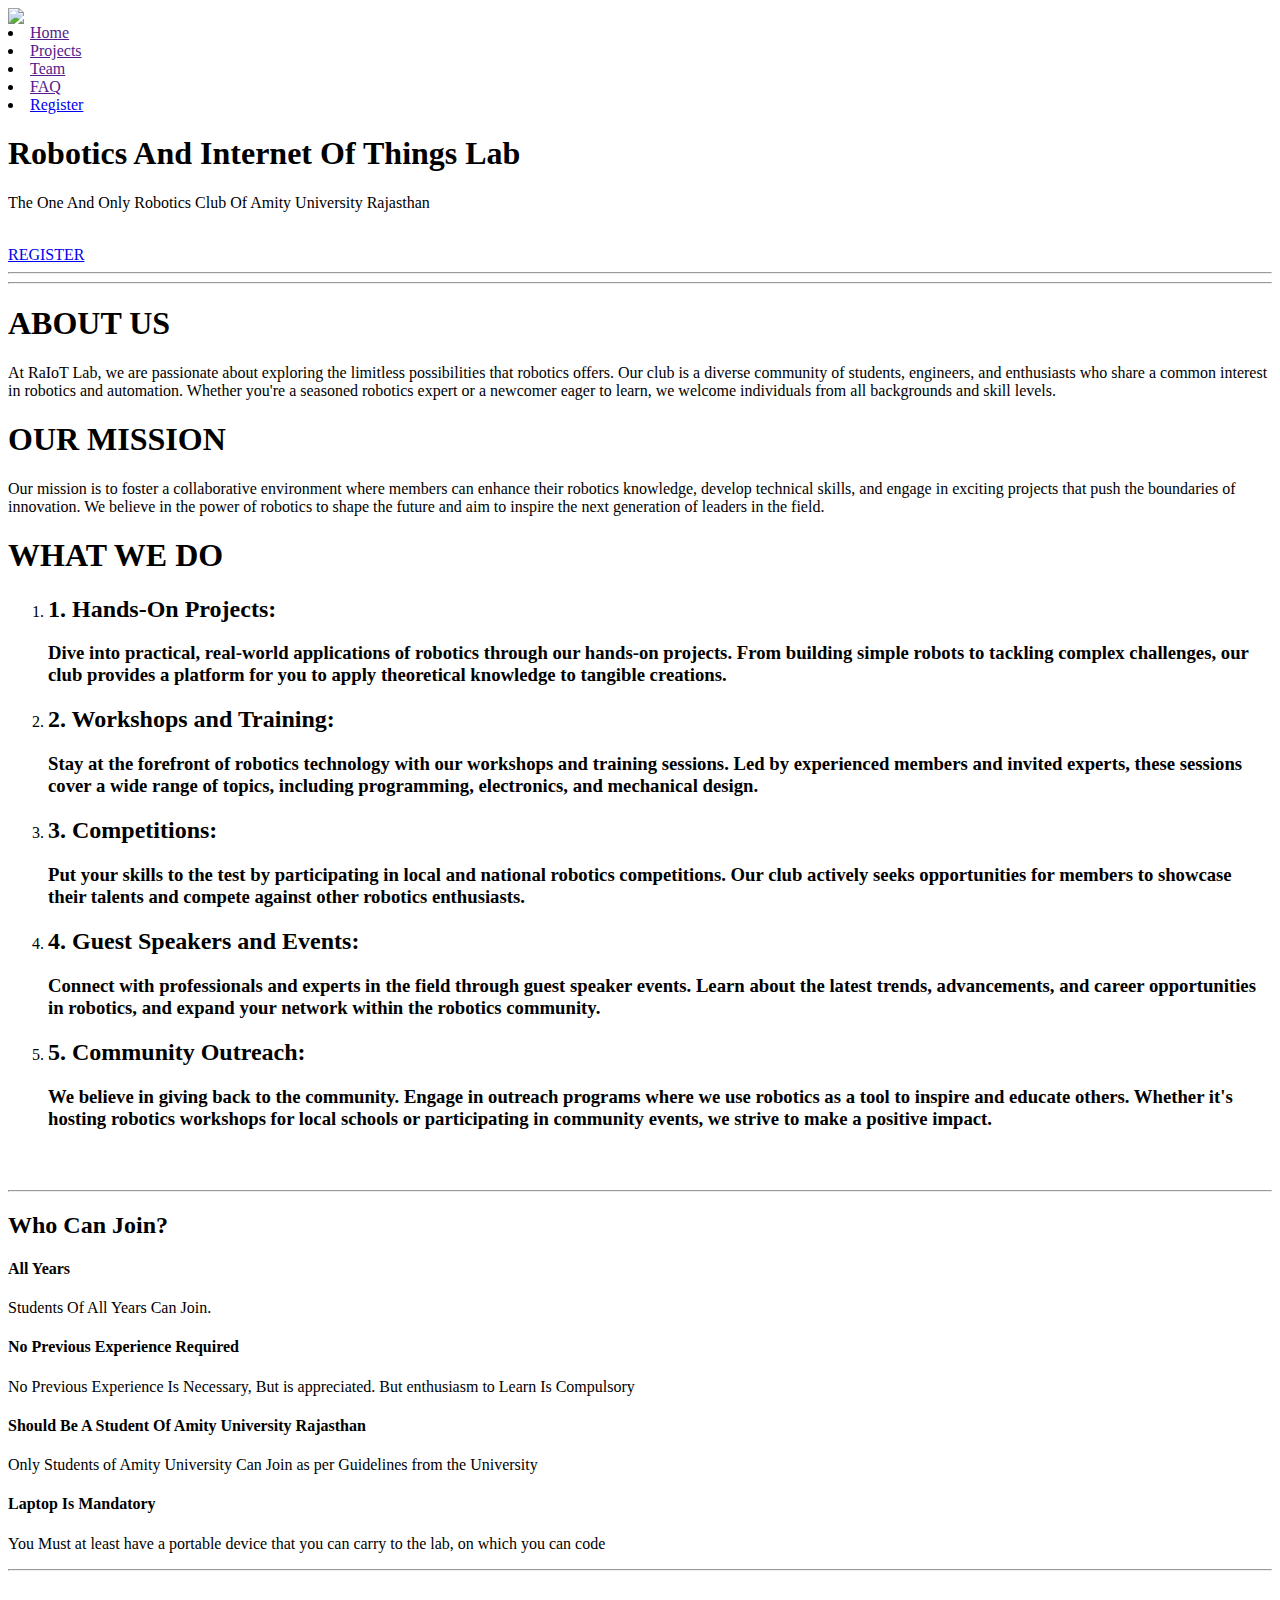
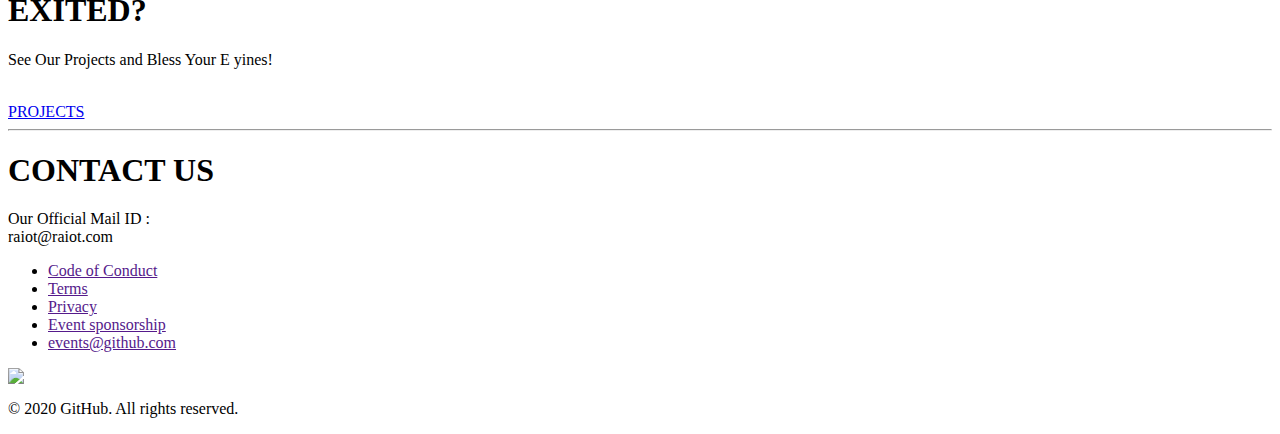
==== index.html @ c09f2a76 "Add files via upload" ====
<html>
<head>
    <link rel="stylesheet" href="asset/style.css">
    <script src="script.js" defer></script>
</head>

<body>
    <header>
        <div><a href="#">
            <img class="logo" src="asset/RAIOT_LOGO.svg">
        </a></div>
        <nav>
            <li class="active"><a href="">Home</a></li>
            <li><a href="">Projects</a></li>
            <li><a href="">Team</a></li>
            <li><a href="">FAQ</a></li>
            <li><a href="https://docs.google.com/forms/d/e/1FAIpQLScQCE6lfPaEEaeEkp2J2ugJs9RxVPe_wxprlN3sx-PhgOxK5g/viewform?usp=sf_link"
                    target="_blank">Register</a></li>
        </nav>
    </header>
    <section class="content">
        <div class="container" class = "top">
            <h1 class="gradient-text">Robotics And Internet Of Things Lab</h1>
            <p>
                The One And Only Robotics Club Of Amity University Rajasthan
            </p>
            <br>
            <a href="https://docs.google.com/forms/d/e/1FAIpQLScQCE6lfPaEEaeEkp2J2ugJs9RxVPe_wxprlN3sx-PhgOxK5g/viewform?usp=sf_link"
                class="button" target="_blank">REGISTER</a>
        </div>
    </section>
    <hr>
    <hr class="gradient">
    <section class="speakers">
        <h1>ABOUT US</h1>
        <section class="about_us_main">
            <p>
                At RaIoT Lab, we are passionate about exploring the limitless possibilities that
                robotics offers. Our club is a diverse community of students, engineers, and enthusiasts who share a
                common
                interest in robotics and automation. Whether you're a seasoned robotics expert or a newcomer eager to
                learn,
                we welcome individuals from all backgrounds and skill levels.
            </p>
        </section>
        <h1>OUR MISSION</h1>
        <p>
            Our mission is to foster a collaborative environment where members can enhance their robotics knowledge,
            develop technical skills, and engage in exciting projects that push the boundaries of innovation. We believe
            in the power of robotics to shape the future and aim to inspire the next generation of leaders in the field.
        </p>
        <h1>WHAT WE DO</h1>
        <section class="what_we_do_list">
            <ol>
                <li>
                    <h2>1. Hands-On Projects:</h2>
                    <h3>
                        Dive into practical, real-world applications of robotics through our hands-on projects. From
                        building simple robots to tackling complex challenges, our club provides a platform for you to
                        apply
                        theoretical knowledge to tangible creations.
                    </h3>
                </li>
                <li>
                    <h2>2. Workshops and Training:</h2>
                    <h3>
                        Stay at the forefront of robotics technology with our workshops and training sessions. Led by
                        experienced members and invited experts, these sessions cover a wide range of topics, including
                        programming, electronics, and mechanical design.
                    </h3>
                </li>
                <li>
                    <h2>3. Competitions:</h2>
                    <h3>
                        Put your skills to the test by participating in local and national robotics competitions. Our
                        club actively seeks opportunities for members to showcase their talents and compete against
                        other robotics enthusiasts.
                    </h3>
                </li>
                <li>
                    <h2>4. Guest Speakers and Events:</h2>
                    <h3>
                        Connect with professionals and experts in the field through guest speaker events. Learn about
                        the latest trends, advancements, and career opportunities in robotics, and expand your network
                        within the robotics community.
                    </h3>
                </li>
                <li>
                    <h2>5. Community Outreach:</h2>
                    <h3>
                        We believe in giving back to the community. Engage in outreach programs where we use robotics as
                        a tool to inspire and educate others. Whether it's hosting robotics workshops for local schools
                        or participating in community events, we strive to make a positive impact.
                    </h3>
                </li>
            </ol>
        </section>
    </section>
    <section class="attends">
        <hr class="gradient" style="margin-top: 60px;">
        <h2>Who Can Join?</h2>

        <h4 class="text-gradient-purple">All Years</h4>
        <p>Students Of All Years Can Join.</p>

        <h4 class="text-gradient-purple">No Previous Experience Required</h4>
        <p>No Previous Experience Is Necessary, But is appreciated. But enthusiasm to Learn Is Compulsory</p>

        <h4 class="text-gradient-purple">Should Be A Student Of Amity University Rajasthan</h4>
        <p>Only Students of Amity University Can Join as per Guidelines from the University</p>

        <h4 class="text-gradient-purple">Laptop Is Mandatory</h4>
        <p>You Must at least have a portable device that you can carry to the lab, on which you can code</p>
    </section>
    <hr class="gradient">
    <section class="subscribe">
        <h1>EXITED?</h1>
        <p>
        See Our Projects and Bless Your E yines!
        </p>
        <br>
        <a href="#projects" class="button" target="_blank">
            <span>PROJECTS</span>
        </a>
    </section>
    <hr class="gradient">
    <section class="contact">
        <h1>CONTACT US</h1>
        </P><p>Our Official Mail ID :<br> raiot@raiot.com</p>
    </section>
    <footer>
        <ul class="linear-list">
            <li>
                <a href="">Code of Conduct</a>
            </li>
            <li>
                <a href="">Terms</a>
            </li>
            <li>
                <a href="">Privacy</a>
            </li>
            <li>
                <a href="">Event sponsorship</a>
            </li>
            <li>
                <a href="">events@github.com</a>
            </li>
        </ul>
        <a href="">
            <img class="logo" src="asset/GitHub-invertocat.svg">
        </a>
        <p class="copyright">© 2020 GitHub. All rights reserved.</p>
    </footer>
</body>

</html>
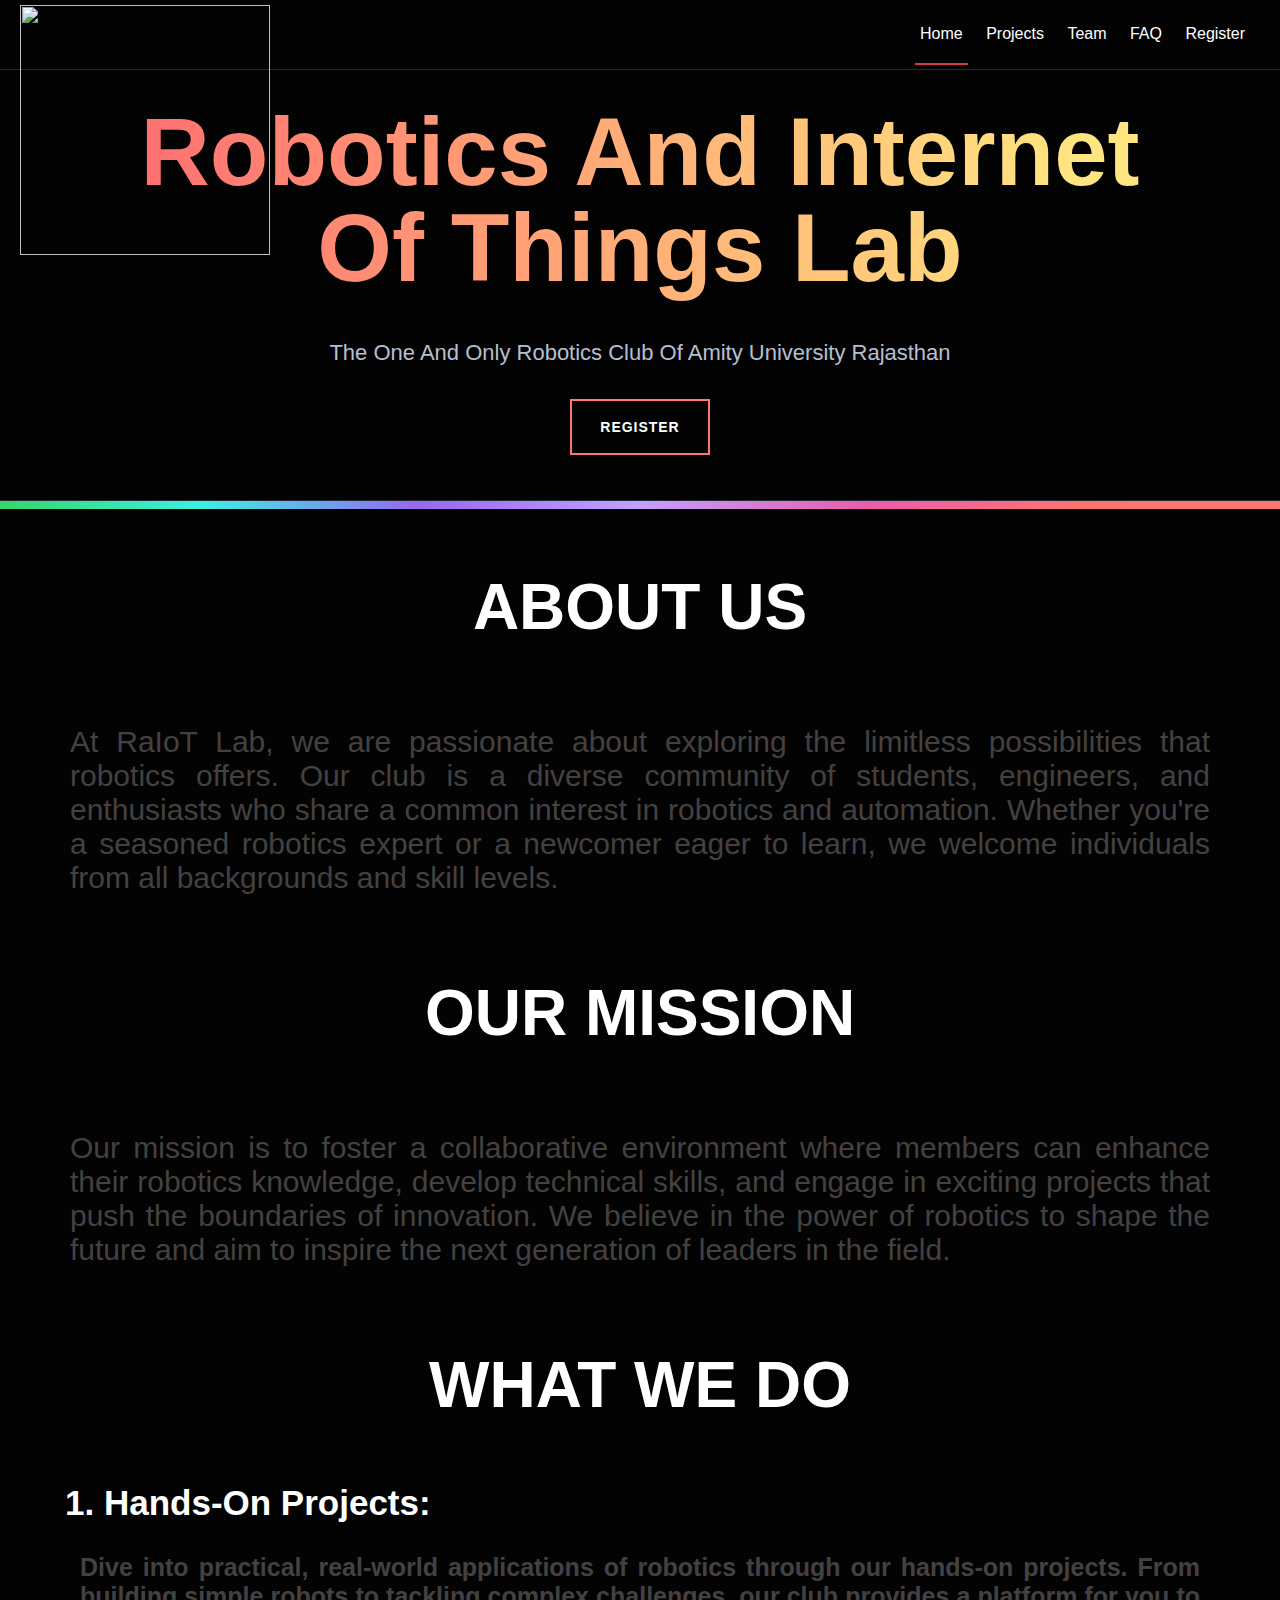
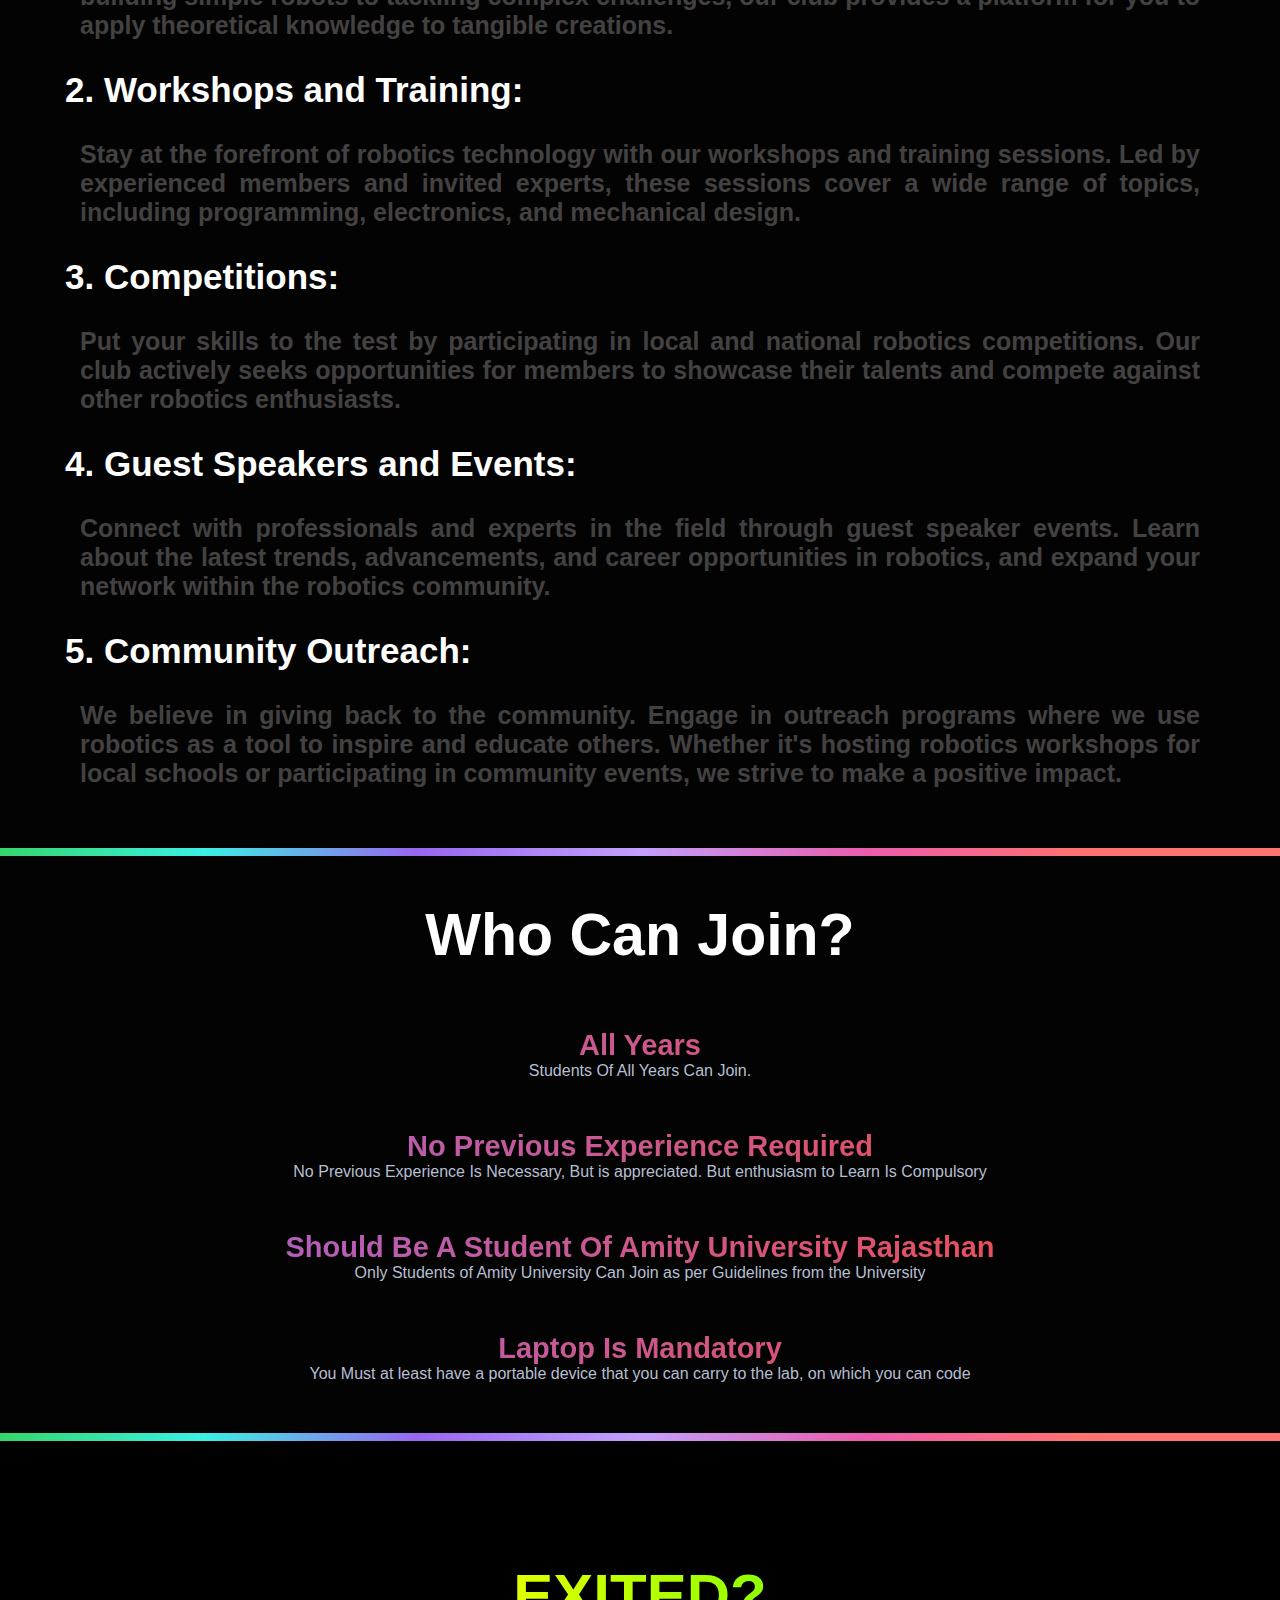
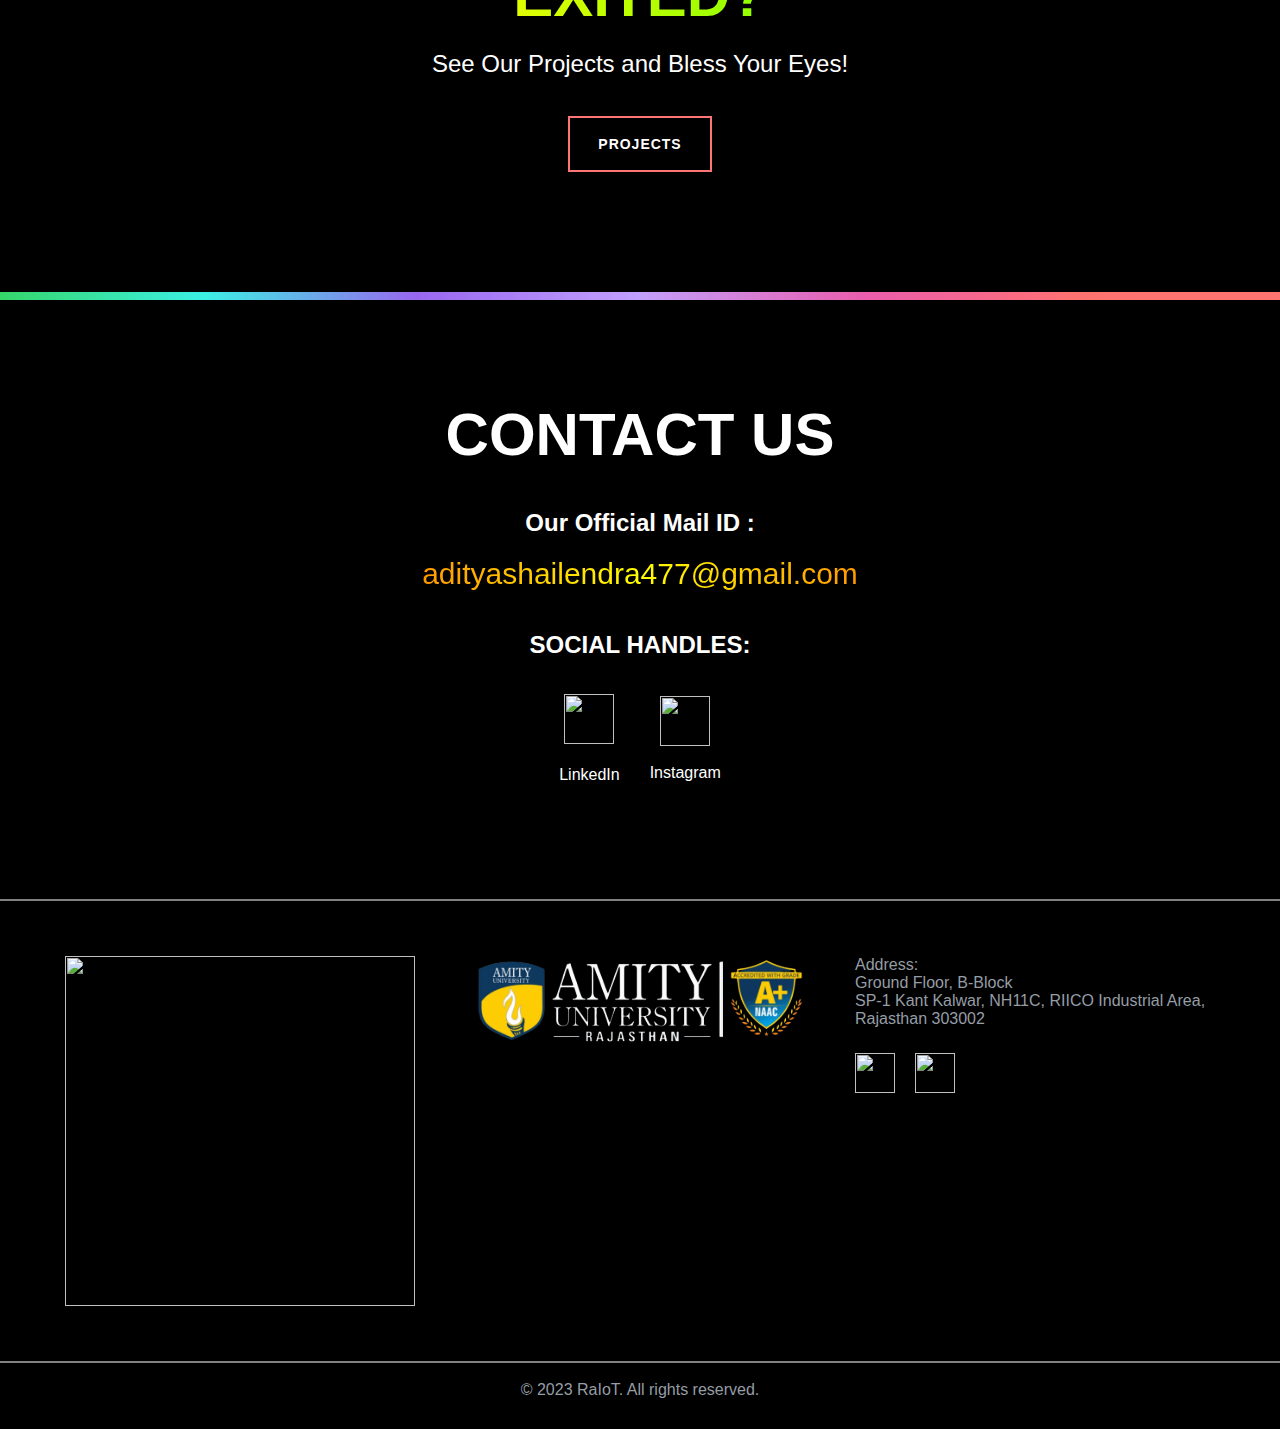
==== commit 7ae550f2: "Add files via upload" ====
--- a/index.html
+++ b/index.html
@@ -1,4 +1,5 @@
 <html>
+
 <head>
     <link rel="stylesheet" href="asset/style.css">
     <script src="script.js" defer></script>
@@ -7,19 +8,19 @@
 <body>
     <header>
         <div><a href="#">
-            <img class="logo" src="asset/RAIOT_LOGO.svg">
-        </a></div>
+                <img class="logo" src="asset/RAIOT_LOGO.svg">
+            </a></div>
         <nav>
             <li class="active"><a href="">Home</a></li>
-            <li><a href="">Projects</a></li>
-            <li><a href="">Team</a></li>
+            <li><a href="project.html">Projects</a></li>
+            <li><a href="team.html">Team</a></li>
             <li><a href="">FAQ</a></li>
             <li><a href="https://docs.google.com/forms/d/e/1FAIpQLScQCE6lfPaEEaeEkp2J2ugJs9RxVPe_wxprlN3sx-PhgOxK5g/viewform?usp=sf_link"
                     target="_blank">Register</a></li>
         </nav>
     </header>
     <section class="content">
-        <div class="container" class = "top">
+        <div class="container" class="top">
             <h1 class="gradient-text">Robotics And Internet Of Things Lab</h1>
             <p>
                 The One And Only Robotics Club Of Amity University Rajasthan
@@ -116,7 +117,7 @@
     <section class="subscribe">
         <h1>EXITED?</h1>
         <p>
-        See Our Projects and Bless Your E yines!
+            See Our Projects and Bless Your Eyes!
         </p>
         <br>
         <a href="#projects" class="button" target="_blank">
@@ -126,30 +127,67 @@
     <hr class="gradient">
     <section class="contact">
         <h1>CONTACT US</h1>
-        </P><p>Our Official Mail ID :<br> raiot@raiot.com</p>
-    </section>
-    <footer>
-        <ul class="linear-list">
+        <h2>Our Official Mail ID :</h2>
+        <p>
+            <a href="mailto:adityashailendra477@gmail.com">adityashailendra477@gmail.com</a>
+        </p>
+        <h2>SOCIAL HANDLES:</h2>
+        <ul>
+            <section class="logo-1">
             <li>
-                <a href="">Code of Conduct</a>
+                <a href="https://www.linkedin.com/in/adityarajsingh007/" target="_blank"><img
+                        src="asset/linkedin.svg"><br><br>LinkedIn</a>
             </li>
+        </section>
             <li>
-                <a href="">Terms</a>
-            </li>
-            <li>
-                <a href="">Privacy</a>
-            </li>
-            <li>
-                <a href="">Event sponsorship</a>
-            </li>
-            <li>
-                <a href="">events@github.com</a>
+                <section class="logo-2">
+                <a href="https://www.instagram.com/" target="_blank"><img src="asset/instagram.svg"><br><br>Instagram</a>
+            </section>
             </li>
         </ul>
-        <a href="">
-            <img class="logo" src="asset/GitHub-invertocat.svg">
-        </a>
-        <p class="copyright">© 2020 GitHub. All rights reserved.</p>
+    </section>
+    <footer class="footer">
+        <hr style="border-style: solid; border-width: 1px; border-color: grey;">
+        <div class="flex-container">
+            <div class="column">
+                <section class="col1">
+                    <img src="asset/RAIOT_LOGO.svg">
+                </section>
+            </div>
+            <div class="column">
+                <section class="col2">
+                    <img src="asset/Amity-logo.svg">
+                </section>
+            </div>
+            <div class="column">
+                <section class="col3">
+                    <p>Address:
+                        <br>
+                        Ground Floor, B-Block
+                        <br>
+                        SP-1 Kant Kalwar, NH11C, RIICO Industrial Area, Rajasthan 303002
+                    </p>
+                    <section class="footer-logos">
+                        <ul>
+                            <li>
+                                <section class="logo-1">
+                                    <a href="https://www.linkedin.com/company/raiot-labs-amity-university-rajasthan/mycompany/"
+                                        target="_blank"><img src="asset/linkedin.svg"></a>
+                                </section>
+                            </li>
+                            <li>
+                                <section class="logo-2">
+                                    <a href="https://www.instagram.com/" target="_blank"><img
+                                            src="asset/instagram.svg"></a>
+                                </section>
+                            </li>
+                        </ul>
+                    </section>
+                </section>
+            </div>
+        </div>
+        <hr style="border-style: solid; border-width: 1px; border-color: grey;">
+        <p class="copyright"><br>© 2023 RaIoT. All rights reserved.</p>
     </footer>
 </body>
 
--- a/asset/style.css
+++ b/asset/style.css
@@ -0,0 +1,682 @@
+@import url("https://fonts.googleapis.com/css?family=Open+Sans");
+
+* {
+    padding: 0;
+    margin: 0;
+}
+*, *:before, *:after {
+    box-sizing: border-box;
+}
+body {
+    background: #000;
+    color: white;
+    font-family: "Open Sans";
+}
+img {
+    border: 0px;
+}
+li {
+    list-style: none;
+}
+a {
+    text-decoration: none;
+    cursor: pointer;
+    color: inherit;
+}
+a.underline {
+    padding-bottom: 4px;
+    color: white;
+    border-bottom: 2px solid white;
+}
+.gradient-subtext {
+    background: -webkit-linear-gradient(270.97deg, #FFE580 -21.36%, #FF7571 -2.45%, #EA5DAD 26.84%, #C2A0FD 64.15%, #3BF0E4 108.29%, #B2F4B6 159.03%);
+    -webkit-background-clip: text;
+    -webkit-text-fill-color: transparent;
+}
+.gradient-text {
+    /* background: -webkit-linear-gradient(270.97deg, #FFE580 -21.36%, #FF7571 -2.45%, #EA5DAD 26.84%, #C2A0FD 64.15%, #3BF0E4 108.29%, #B2F4B6 159.03%); */
+    background: linear-gradient(267.91deg, #FFE57F 9.35%, #FF7170 96.48%);
+    -webkit-background-clip: text;
+    -webkit-text-fill-color: transparent;
+}
+.text-gradient-purple {
+    background: linear-gradient(87.54deg, #9867F0 -6.8%, #ED4E50 84.14%);
+    -webkit-background-clip: text;
+    -webkit-text-fill-color: transparent;
+}
+.button {
+    font-family: "alliance", mono, sans-serif;
+    position: relative;
+    z-index: 1;
+    display: inline-flex;
+    align-items: center;
+    justify-content: center;
+    text-transform: none;
+    font-weight: 600;
+    font-size: 14px;
+    padding: 4px 28px;
+    height: 56px;
+    border-radius: 0;
+    overflow: hidden;
+    background: transparent;
+    letter-spacing: 0.07em;
+    text-transform: uppercase;
+    font-feature-settings: 'salt' on, 'ss01' on, 'ss02' on;
+    color: #fff;
+    border: 2px solid #FF7571;
+    box-shadow: 0 0 0 0 rgb(0,0,255);
+    transition: all 150ms ease-in-out;
+
+}
+.button:hover {
+    background: linear-gradient(269.16deg, #FFE580 -15.83%, #FF7571 -4.97%, #FF7270 15.69%, #EA5DAD 32.43%, #C2A0FD 50.09%, #9867F0 67.47%, #3BF0E4 84.13%, #33CE43 105.13%, #B2F4B6 123.24%);
+    background-position: 58% 50%;
+    background-size: 500%;
+    color: black;
+    box-shadow: 0 0 10px 0 #FF7270 inset, 0 0 10px 4px #FF7270;
+}
+section.updates {
+    text-align: center;
+    display: inline-block;
+    width: 100%;
+    height: auto;
+    border-top: 1px solid rgba(66,82,109,0.5);
+    border-bottom: 1px solid rgba(66,82,109,0.5);
+    padding-top: 45px;
+    padding-bottom: 45px;
+    color: #B5BFD2;
+}
+section.updates p.signup-text {
+    font-size: 20px;
+}
+section.updates p.follow-text {
+    margin-top: 35px;
+}
+footer {
+    text-align: center;
+    display: inline-block;
+    width: 100%;
+    height: auto;
+    color: #959da5;
+}
+footer ul {
+    width: 100%;
+    float: left;
+    margin-top: 25px;
+    margin-bottom: 25px;
+}
+footer .logo {
+    width: 45px;
+    margin-bottom: 10px;
+}
+footer .copyright {
+    width: 100%;
+    display: inline-block;
+    margin-bottom: 30px;
+}
+ul.linear-list {
+
+}
+ul.linear-list li {
+    display: inline-block;
+    padding: 10px;
+}
+header {
+    display: inline-block;
+    width: 100%;
+    height: 70px;
+    background: #040303;
+    border-bottom: 1px solid rgba(66,82,109,0.5);
+    padding-top: 5px;
+    padding-bottom: 5px;
+    z-index: 1000;
+    position: fixed;
+}
+.top {
+    --offset: 50px; 
+  
+    position: sticky;
+    bottom: 20px;      
+    margin-right: 10px; 
+    place-self: end;
+    margin-top: calc(100vh + var(--offset));
+  
+    /* visual styling */
+    text-decoration: none;
+    padding: 10px;
+    font-family: sans-serif;
+    color: #fff;
+    background: #000;
+    border-radius: 100px;
+    white-space: nowrap;
+  }
+header nav {
+    float: right;
+    margin-right: 30px;
+}
+header nav li {
+    display: inline-block;
+    margin-left: 9px;
+    padding-right: 5px;
+    padding-left: 5px;
+    padding-top: 20px;
+    padding-bottom: 20px;
+}
+header nav li.active {
+    border-bottom: 2px solid #d73a49;
+    /* border-bottom: 2px solid #FFE57F;  */
+}
+section.blog {
+    width: 100%;
+    float: left;
+}
+section.blog .subtitle {
+    color: #FFE57F;
+}
+section.blog h1 {
+    font-size: 45px;
+    color: #FFE57F;
+    margin-bottom: 15px;
+}
+section.blog p {
+    text-align: justify;
+    line-height: 30px;
+    padding-top: 8px;
+    padding-bottom: 15px;
+}
+section.blog .author {
+    float: left;
+    margin-left: 20px;
+    margin-bottom: 35px;
+}
+section.blog .time {
+    color: #B5BFD2;
+}
+section.blog .author .details {
+    float: left;
+    margin-left: 15px;
+}
+section.blog .author h5 {
+    width: 100%;
+    margin-top: 5px;
+    font-size: 19px;
+    margin-bottom: 5px;
+}
+section.blog .author span {
+    width: 100%;
+}
+section.blog .author img {
+    float: left;
+    width: 70px;
+    border-radius: 50%;
+}
+header .logo {
+    width: 250px;
+    float: left;
+    margin-right: 15px;
+    margin-top: 8px;
+    margin-left: 25px;
+    animation: bounceIn 0.6s;
+    transform: rotate(0deg) scale(1) translateZ(0);
+    transition: all 0.4s cubic-bezier(.8,1.8,.75,.75);
+    cursor: pointer;
+}
+@keyframes bounceIn {
+    0% {
+      opacity: 1;
+      transform: scale(.3);
+    } 
+  
+    50% {
+      opacity: 1;
+      transform: scale(1.05);
+    } 
+  
+    70% {
+      opacity: 1;
+      transform: scale(.9);
+    }
+  
+    100% {
+      opacity: 1;
+      transform: scale(1);
+    }
+  }
+  
+header .time {
+    float: left;
+    line-height: 60px;
+    color: #B5BFD2;
+}
+header .countdown-time {
+    float: left;
+    line-height: 60px;
+    margin-left: 15px;
+}
+section.sponsors {
+    display: inline-block;
+    text-align: center;
+    width: 100%;
+    height: auto;
+    background-color: #040303;
+    /* border-top: 1px solid rgba(66,82,109,0.5); */
+}
+section.speakers {
+    text-align: center;
+    display: inline-block;
+    width: 100%;
+    height: auto;
+    background-color: #040303;
+}
+section.attends {
+    text-align: center;
+    display: inline-block;
+    width: 100%;
+    height: auto;
+    background-color: #040303;
+    background-image: url('shape-bl.webp');
+    background-position: bottom/left;
+    background-attachment: cover;
+    background-repeat: no-repeat;
+}
+section.attends h2 {
+    font-size: 59px;
+    margin-bottom: 60px;
+    margin-top: 45px;
+}
+section.attends h4 {
+    font-size: 29px;
+}
+section.attends p {
+    color: #B5BFD2;
+    margin-bottom: 50px;
+}
+section.content-small {
+    height: auto !important;
+}
+section.content-small h1 {
+    margin-top: 0px !important;
+}
+section.content {
+    text-align: center;
+    display: inline-block;
+    width: 100%;
+    height: 500px;
+    background-color: #040303;
+    background-image: url('pattern-light.svg');
+    background-position: center;
+    background-attachment: cover;
+    background-repeat: no-repeat;
+}
+section.sponsors h4 {
+    font-size: 36px;
+    line-height: 96px;
+}
+section.content h1 {
+    font-size: 96px;
+    line-height: 96px;
+    margin-top: 45px;
+    margin-bottom: 30px;
+    padding: 14px;
+}
+section.content p {
+    margin-bottom: 15px;
+    color: #B5BFD2;
+    font-size: 22px;
+}
+.container {
+    width: 90%;
+    padding: 45px;
+    margin: auto;
+}
+ul.sponsor-list {
+    float: left;
+    width: 100%;
+    margin-top: 15px;
+    margin-bottom: 25px;
+}
+ul.sponsor-list li {
+    width: 25%;
+    float: left;
+    margin-bottom: 15px;
+    width: calc(25% - 16px);
+}
+ul.sponsor-list li img {
+    text-align: center;
+    vertical-align: middle;
+    /* max-width: 150px; */
+    /* max-height: 40px; */
+    width: auto;
+    max-width: 70%;
+    max-height: 80px;
+}
+ul.sponsor-list li a {
+    display: flex;
+    align-items: center;
+    justify-content: center;
+    width: 100%;
+    height: 128px;
+    position: relative;
+    z-index: 1;
+    overflow: hidden;
+    transition: opacity .3s ease-in-out;
+}
+hr.gradient {
+    background: linear-gradient(269.16deg, #FFE580 -15.83%, #FF7571 -4.97%, #FF7270 15.69%, #EA5DAD 32.43%, #C2A0FD 50.09%, #9867F0 67.47%, #3BF0E4 84.13%, #33CE43 105.13%, #B2F4B6 123.24%);
+    height: 8px;
+}
+hr {
+    background: rgba(66,82,109,0.5);
+    height: 1px;
+    border: none;
+}
+section.subscribe {
+    text-align: center;
+    display: inline-block;
+    width: 100%;
+    height: auto;
+    z-index: 1;
+    background: url(cta-bg.png) center/100% auto no-repeat;
+    padding: 120px 0;
+}
+section.subscribe p {
+    width: 100%;
+    font-size: 24px;
+    margin-bottom: 20px;
+}
+ul.blog-utilites {
+    float: right;
+}
+ul.blog-utilites li {
+    display: inline-block;
+    text-align: center;
+    margin-left: 7px;
+    margin-right: 7px;
+}
+a.go-back {
+
+}
+a.go-back svg {
+    float: left;
+}
+a.go-back span {
+    float: left;
+    line-height: 24px;
+    margin-left: 10px;
+}
+.clear {
+    clear: both;
+}
+section.faq {
+    text-align: center;
+    width: 100%;
+    height: auto;
+}
+section.faq h1 {
+    font-size: 43px;
+    margin-bottom: 39px;
+}
+ul.faq-question {
+
+}
+ul.faq-question li {
+
+}
+ul.faq-question svg {
+    float: right;
+    cursor: pointer;
+    margin-top: -35px;
+    fill: white;
+    transition: transform .6s ease;
+}
+ul.faq-question h2.faq-title {
+    text-align: left;
+    font-size: 30px;
+    margin-bottom: 15px;
+}
+ul.faq-question .faq-content {
+    text-align: left;
+    margin-left: 0px;
+    font-weight: 500;
+    margin-bottom: 26px;
+    color: #959da5;
+}
+ul.speaker-list {
+    width: 100%;
+    float: left;
+    margin-bottom: 19px;
+}
+ul.speaker-list li {
+    width: 100%;
+    height: auto;
+    /* float: left; */
+    display: inline-block;
+    padding-top: 30px;
+    padding-bottom: 35px;
+    border-bottom: 1px solid rgba(66,82,109,0.5);
+}
+ul.speaker-list li img {
+    width: 110px;
+    border-radius: 50%;
+    /* border: 3px solid #FFE57F; */
+    border: 3px solid #FF7170;
+}
+ul.speaker-list li h3 {
+    text-align: center;
+    width: 100%;
+    padding-left: 15%;
+    padding-right: 15%;
+    font-size: 25px;
+    color: white;
+    margin-bottom: 4px;
+}
+ul.speaker-list li h4 {
+    font-size: 23px;
+    color: white;
+}
+ul.speaker-list li h5 {
+    font-size: 20px;
+    color: #B5BFD2;
+}
+section.speakers h1 {
+    font-size: 64px;
+    line-height: 96px;
+    margin-top: 50px;
+    margin-bottom: 50px;
+}
+section.profile {
+    float: left;
+    width: 100%;
+    height: auto;
+    margin-bottom: 45px;
+}
+section.profile .avatar {
+    float: left;
+    width: 250px;
+    border-radius: 10px;
+}
+section.profile .details {
+    width: calc(100% - 275px);
+    margin-left: 25px;
+    float: left;
+}
+section.profile h1 {
+    font-size: 54px;
+    margin-bottom: 8px;
+}
+section.profile h2 {
+    color: #B5BFD2;
+    margin-bottom: 25px;
+}
+section.profile .social {
+    margin-top: 25px;
+}
+section.profile .social svg {
+    height: 24px;
+    fill: currentColor;
+    margin-right: 25px;
+}
+section.speakers p {
+    color: #434141;
+    font-size: 30px;
+    text-align: justify;
+    margin: 70px;
+    transition: color 1s ease;
+}
+section.speakers p:hover {
+    color: #b2eeea;
+    transform: scale(1.05);
+}
+header img.logo {
+    margin: auto;
+    margin-left: 20px;
+}
+section.what_we_do_list {
+    margin-left: 25px;
+    margin-right: 25px;
+}
+section.what_we_do_list h2 {
+    margin: auto;
+    margin-top: 30px ;
+    margin-bottom: 30px;
+    margin-left: 40px;
+    text-align: left;
+    font-size: 35px;
+}
+section.what_we_do_list h3 {
+    padding: auto;
+    margin-left: 55px;
+    text-align: justify;
+    font-size: 25px;
+    color: #434141;
+    margin-right: 55px;
+    transition: color 1s ease;
+}
+section.what_we_do_list h3:hover {
+    color: #b2eeea;
+    transform: scale(1.05);
+}
+html,
+body {
+	scroll-behavior: smooth;
+}
+section.subscribe h1 {
+    font-size: 60px;
+    background: #00FF00;
+    background: linear-gradient(to left, #00FF00 5%, #e1ff00 60%);
+    -webkit-background-clip: text;
+    -webkit-text-fill-color: transparent;
+    margin-bottom: 20px;
+}
+section.contact {
+    margin: 100px;
+    position: relative;
+    text-align: center;
+    padding: auto;
+}
+section.contact h1 {
+    font-size: 60px;
+}
+section.contact h2 {
+    margin: 40px;
+    margin-bottom: 20px;
+}
+section.contact p {
+    font-size: 30px;
+    background: #FF0000;
+background: linear-gradient(to left, #FF0000 0%, #ffff00 50%, #FF0000 100%);
+-webkit-background-clip: text;
+-webkit-text-fill-color: transparent;
+}
+section.contact img {
+    width: 50px;
+    transition: 0.6s ease;
+}
+section.contact a :hover {
+    transform: scale(1.1);
+}
+section.contact ul {
+    justify-content: center;
+    align-items: center;
+    list-style: none;
+    display: flex;
+}
+section.contact li {
+    margin: 15px;
+}
+.flex-container {
+    display: flex;
+    margin: 40px;
+  }
+.column {
+    flex: 1;
+    box-sizing: border-box;
+    padding: 15px;
+  }
+section.col1 img {
+    width: 350px;
+}
+section.col2 img {
+    width: 350px;
+}
+section.col3 p {
+    text-align: left;
+}
+body {
+    background-color: black;
+    font-family: 'Poppins', sans-serif;
+}
+
+.card {
+    margin-bottom: 0px;
+    background: rgb(0,206,255);
+    background: linear-gradient(45deg, rgba(0,206,255,1) 0%, rgba(0,181,255,1) 5%, black 66%, rgba(0,164,255,1) 95%, rgba(0,206,255,1) 100%);
+    transition: transform .2s;
+    border-style: solid;
+    border-width: 1px;
+    border-color: black;
+    text-align: center;
+}
+
+.card:hover {
+    transform: scale(1.07);
+}
+
+.header {
+height: auto;
+}
+
+.header hr {
+    border-style: solid;
+    border-width: 2px;
+    border-color: aqua;
+    margin: 50px;
+}
+
+.card img {
+    border-style: solid;
+    border-color: gold;
+    border-width: 2px;
+    object-fit: cover;
+    object-position: top;
+}
+
+.chiefpatrons h1 {
+    color: white;
+}
+section.footer-logos img {
+    width: 40px;
+    transition: transform 0.3s ease;
+}
+section.logo-1 :hover img  {
+    transform: scale(1.2);
+}
+section.logo-2 :hover img  {
+    transform: scale(1.2);
+}
+section.footer-logos ul {
+    display: flex;
+}
+section.footer-logos li {
+    margin-right: 20px;
+} 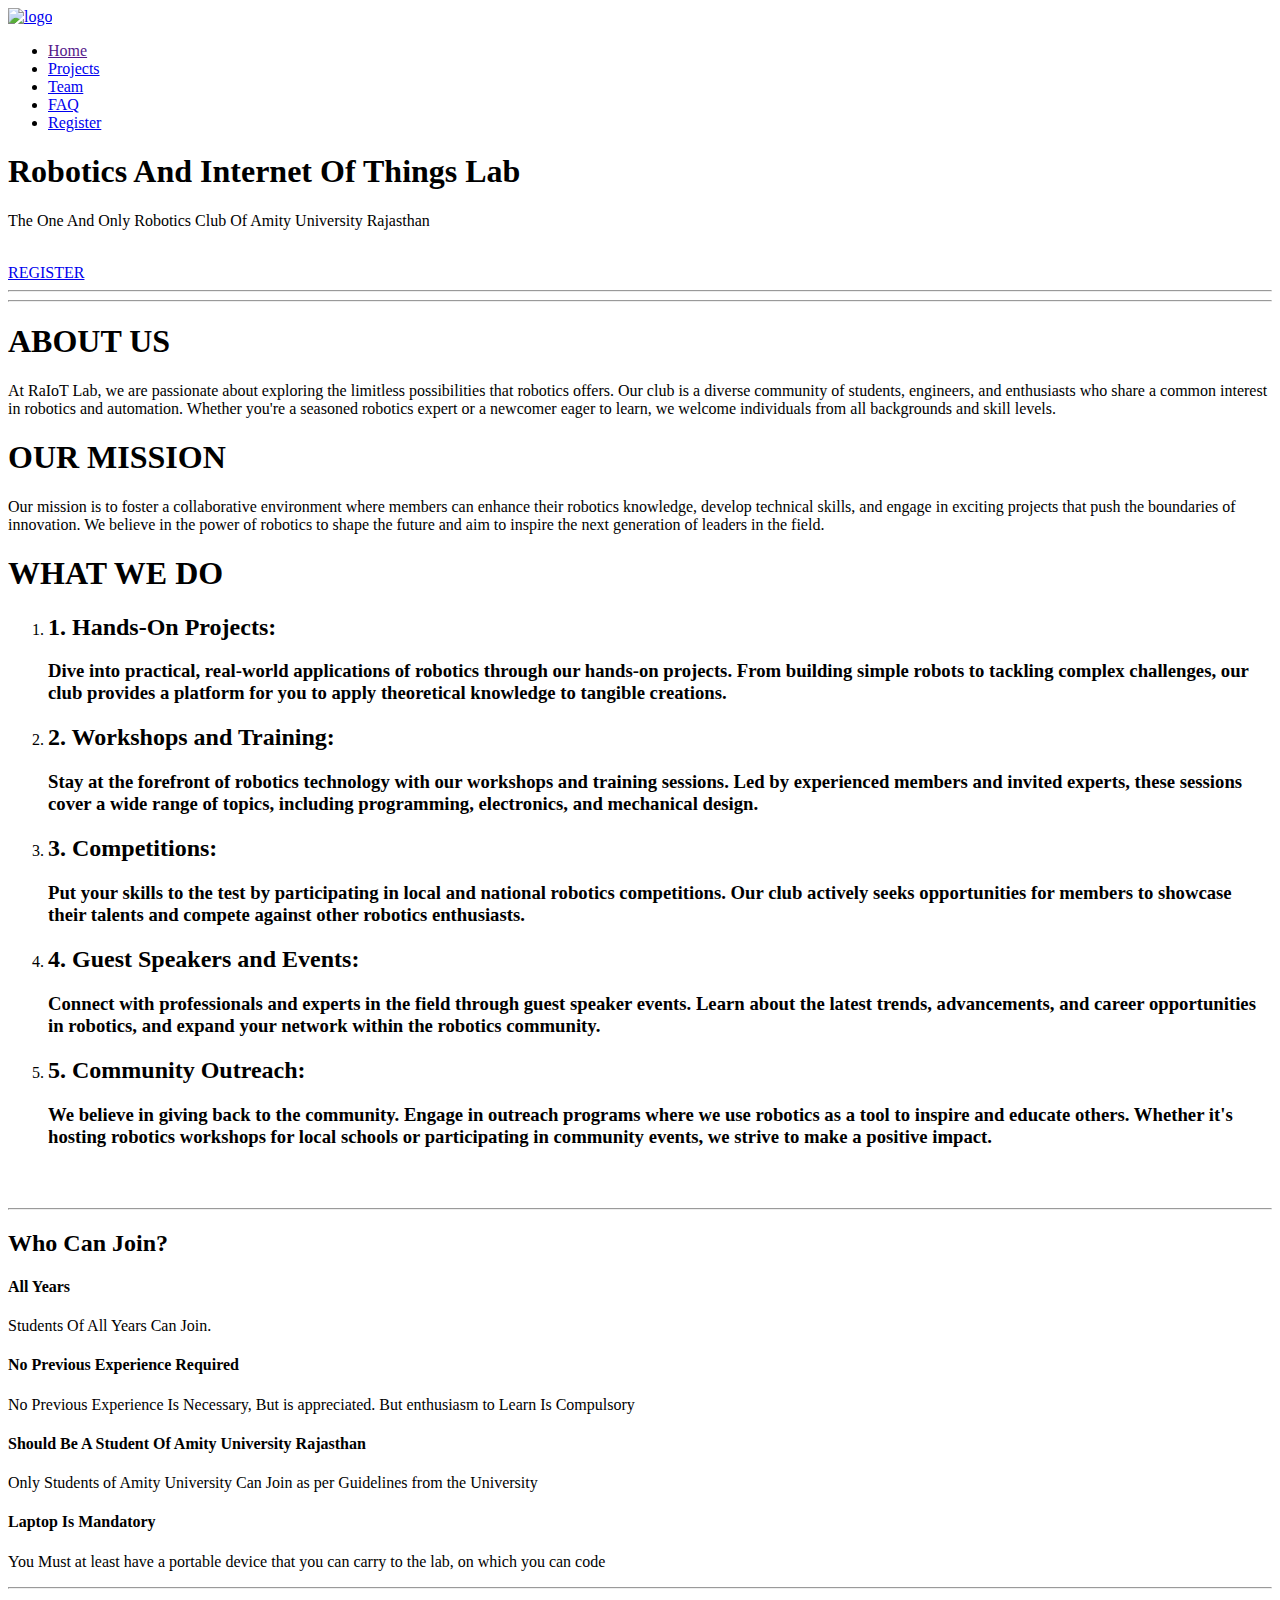
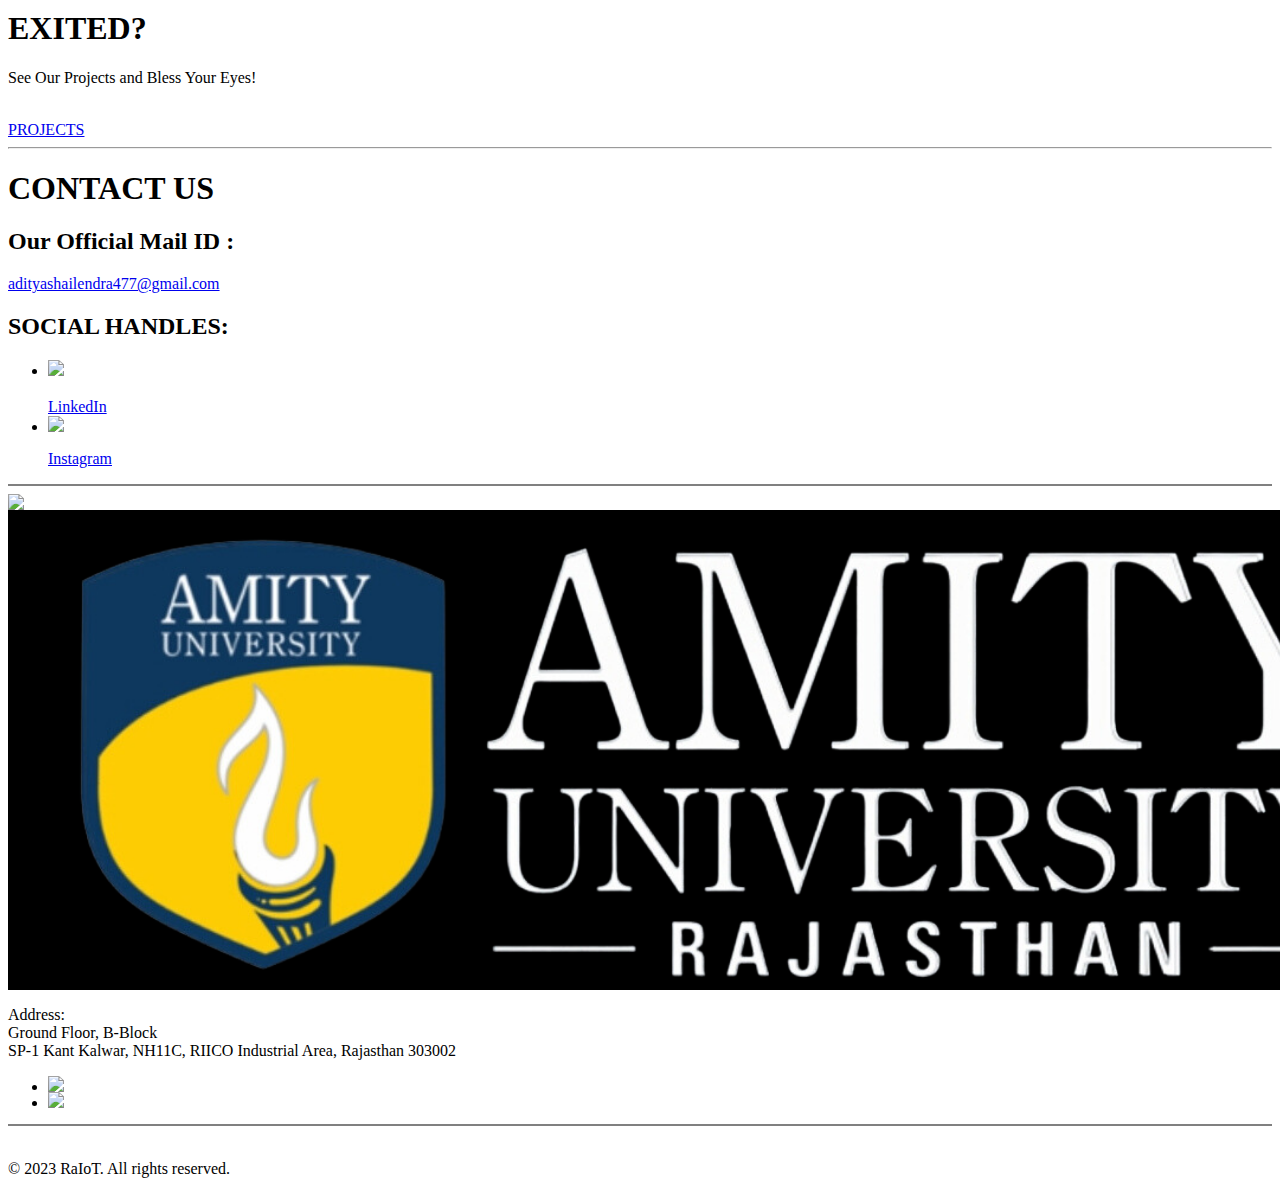
==== commit 33e8a0fa: "Optimization" ====
--- a/index.html
+++ b/index.html
@@ -1,22 +1,27 @@
-<html>
+<html lang="en">
 
 <head>
-    <link rel="stylesheet" href="asset/style.css">
+    <meta charset="utf-8">
+    <meta name="viewport" content="width=device-width, initial-scale=1.0">
+    <link rel="stylesheet" href="asset/mobile_style.css">
     <script src="script.js" defer></script>
+    <title>RaIoT Labs</title>
 </head>
 
 <body>
     <header>
         <div><a href="#">
-                <img class="logo" src="asset/RAIOT_LOGO.svg">
+                <img class="logo" src="asset/RAIOT_LOGO.svg" alt="logo">
             </a></div>
         <nav>
-            <li class="active"><a href="">Home</a></li>
-            <li><a href="project.html">Projects</a></li>
-            <li><a href="team.html">Team</a></li>
-            <li><a href="">FAQ</a></li>
-            <li><a href="https://docs.google.com/forms/d/e/1FAIpQLScQCE6lfPaEEaeEkp2J2ugJs9RxVPe_wxprlN3sx-PhgOxK5g/viewform?usp=sf_link"
-                    target="_blank">Register</a></li>
+            <ul>
+                <li class="active"><a href="">Home</a></li>
+                <li><a href="index.html">Projects</a></li>
+                <li><a href="team.html">Team</a></li>
+                <li><a href="faq.html">FAQ</a></li>
+                <li><a href="https://docs.google.com/forms/d/e/1FAIpQLScQCE6lfPaEEaeEkp2J2ugJs9RxVPe_wxprlN3sx-PhgOxK5g/viewform?usp=sf_link"
+                        target="_blank">Register</a></li>
+            </ul>
         </nav>
     </header>
     <section class="content">
@@ -32,7 +37,7 @@
     </section>
     <hr>
     <hr class="gradient">
-    <section class="speakers">
+    <section class="mission">
         <h1>ABOUT US</h1>
         <section class="about_us_main">
             <p>
@@ -97,7 +102,7 @@
             </ol>
         </section>
     </section>
-    <section class="attends">
+    <section class="join">
         <hr class="gradient" style="margin-top: 60px;">
         <h2>Who Can Join?</h2>
 
@@ -114,7 +119,7 @@
         <p>You Must at least have a portable device that you can carry to the lab, on which you can code</p>
     </section>
     <hr class="gradient">
-    <section class="subscribe">
+    <section class="excited">
         <h1>EXITED?</h1>
         <p>
             See Our Projects and Bless Your Eyes!
@@ -128,21 +133,24 @@
     <section class="contact">
         <h1>CONTACT US</h1>
         <h2>Our Official Mail ID :</h2>
-        <p>
-            <a href="mailto:adityashailendra477@gmail.com">adityashailendra477@gmail.com</a>
-        </p>
+        <section class="contact-mail">
+            <p>
+                <a href="mailto:adityashailendra477@gmail.com">adityashailendra477@gmail.com</a>
+            </p>
+        </section>
         <h2>SOCIAL HANDLES:</h2>
         <ul>
             <section class="logo-1">
-            <li>
-                <a href="https://www.linkedin.com/in/adityarajsingh007/" target="_blank"><img
-                        src="asset/linkedin.svg"><br><br>LinkedIn</a>
-            </li>
-        </section>
+                <li>
+                    <a href="https://www.linkedin.com/in/adityarajsingh007/" target="_blank"><img
+                            src="asset/linkedin.svg"><br><br>LinkedIn</a>
+                </li>
+            </section>
             <li>
                 <section class="logo-2">
-                <a href="https://www.instagram.com/" target="_blank"><img src="asset/instagram.svg"><br><br>Instagram</a>
-            </section>
+                    <a href="https://www.instagram.com/" target="_blank"><img
+                            src="asset/instagram.svg"><br><br>Instagram</a>
+                </section>
             </li>
         </ul>
     </section>
@@ -151,12 +159,16 @@
         <div class="flex-container">
             <div class="column">
                 <section class="col1">
-                    <img src="asset/RAIOT_LOGO.svg">
+                    <a href="index.html" target="_blank">
+                        <img src="asset/RAIOT_LOGO.svg">
+                    </a>
                 </section>
             </div>
             <div class="column">
                 <section class="col2">
-                    <img src="asset/Amity-logo.svg">
+                    <a href="https://www.amity.edu/jaipur/" target="_blank">
+                        <img src="asset/Amity-logo.svg">
+                    </a>
                 </section>
             </div>
             <div class="column">
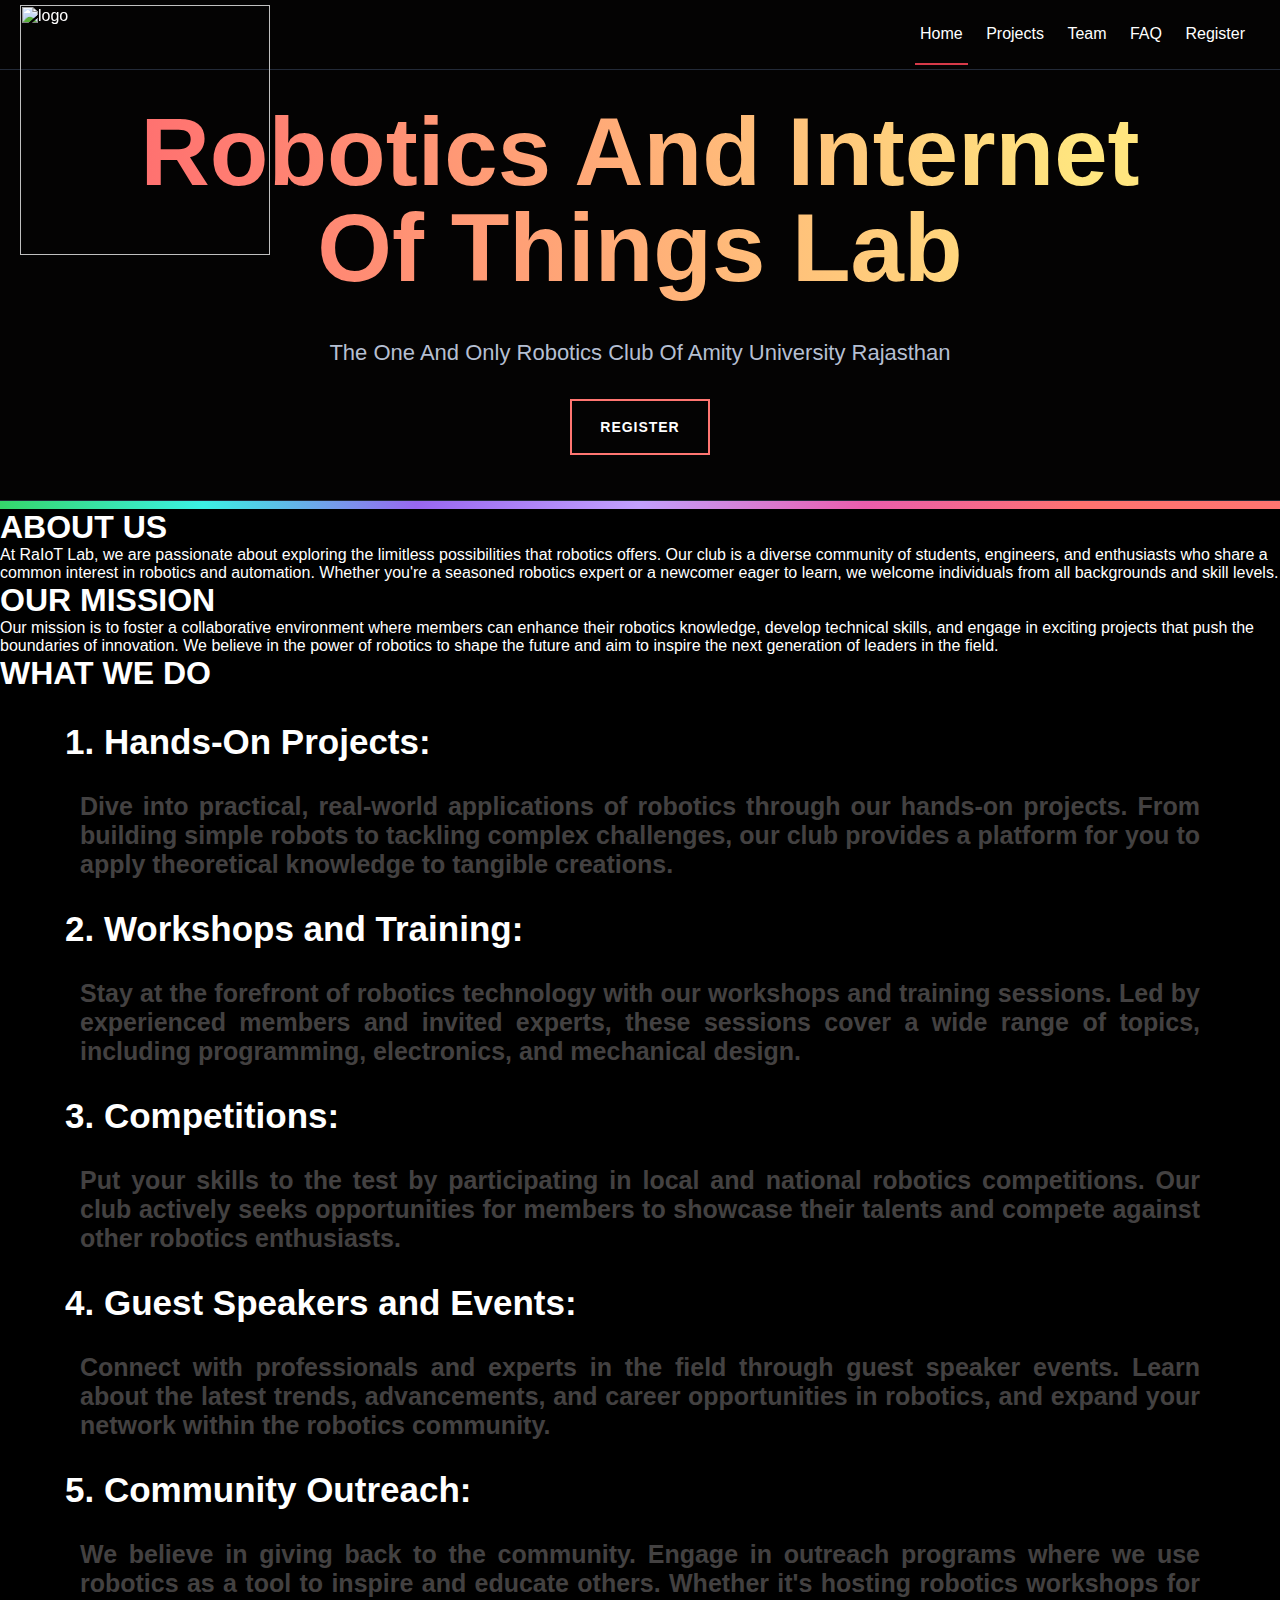
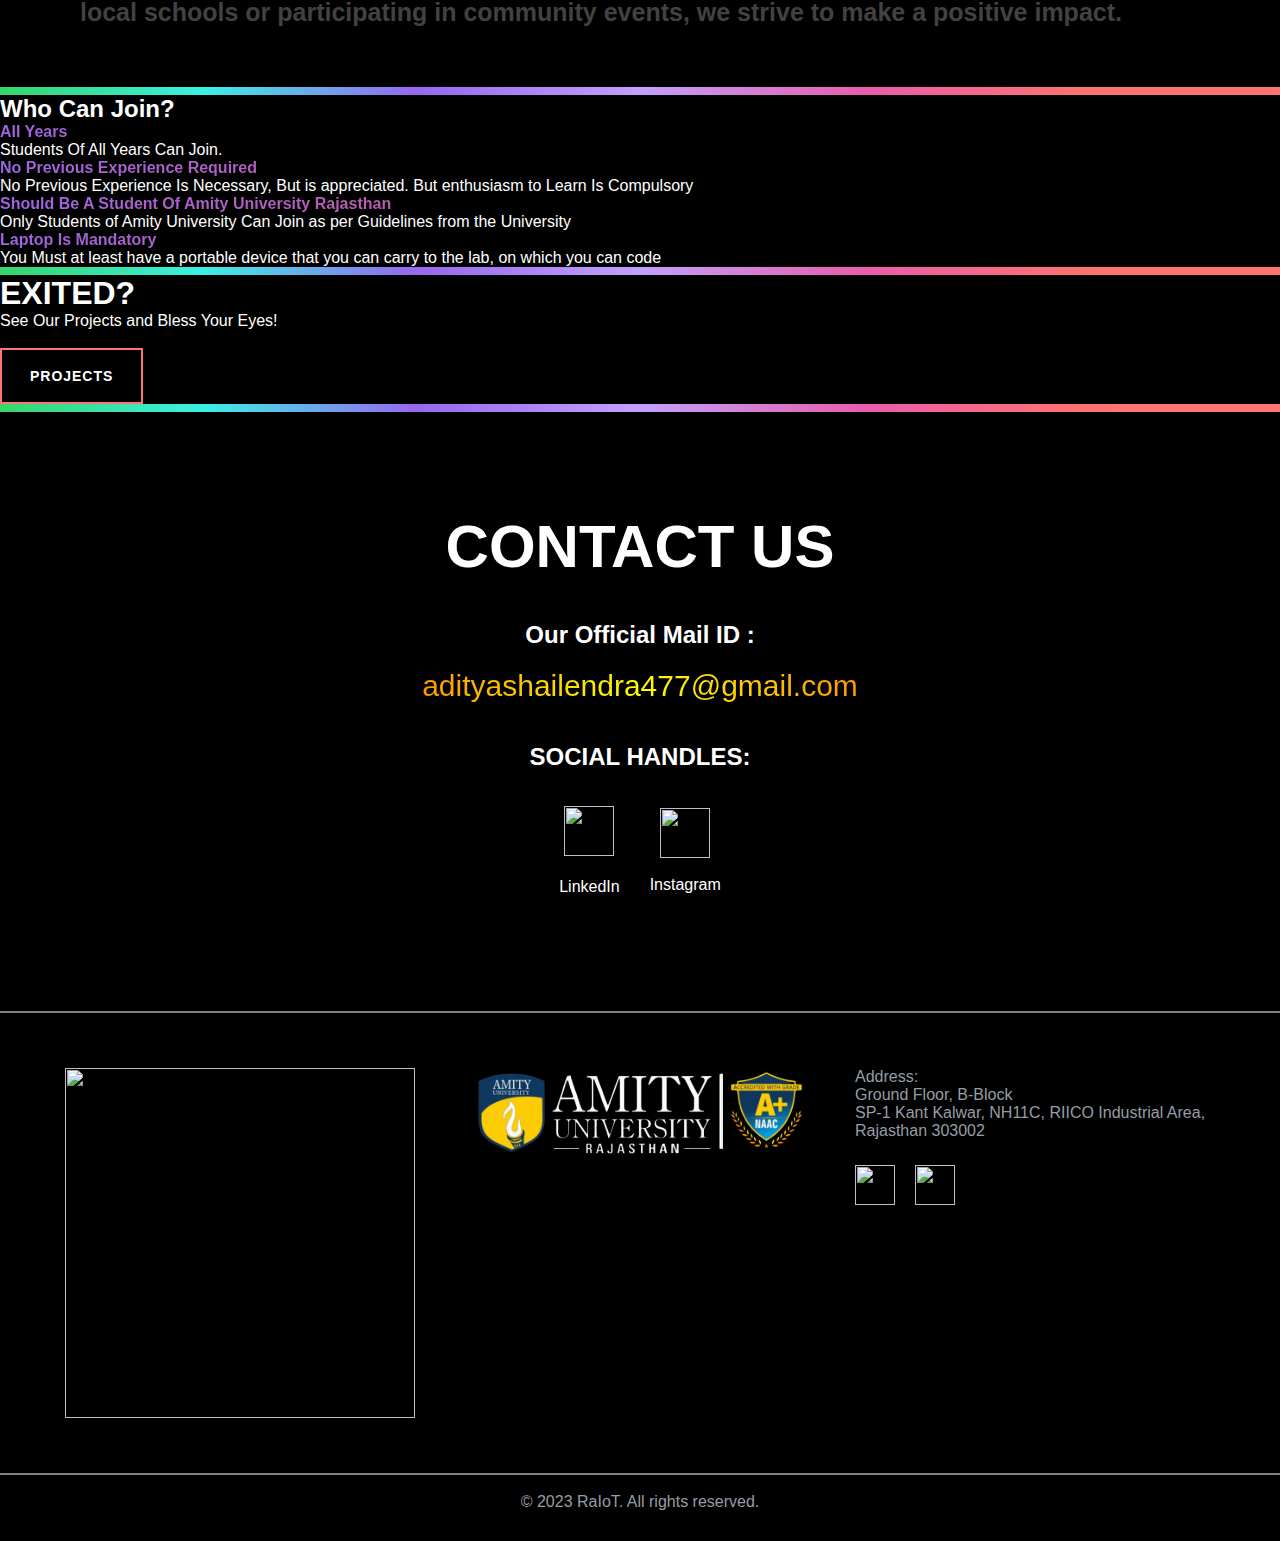
==== commit 17e0b828: "Update index.html" ====
--- a/index.html
+++ b/index.html
@@ -3,7 +3,7 @@
 <head>
     <meta charset="utf-8">
     <meta name="viewport" content="width=device-width, initial-scale=1.0">
-    <link rel="stylesheet" href="asset/mobile_style.css">
+    <link rel="stylesheet" href="asset/style.css">
     <script src="script.js" defer></script>
     <title>RaIoT Labs</title>
 </head>
@@ -203,4 +203,4 @@
     </footer>
 </body>
 
-</html>+</html>
--- a/asset/style.css
+++ b/asset/style.css
@@ -0,0 +1,682 @@
+@import url("https://fonts.googleapis.com/css?family=Open+Sans");
+
+* {
+    padding: 0;
+    margin: 0;
+}
+*, *:before, *:after {
+    box-sizing: border-box;
+}
+body {
+    background: #000;
+    color: white;
+    font-family: "Open Sans";
+}
+img {
+    border: 0px;
+}
+li {
+    list-style: none;
+}
+a {
+    text-decoration: none;
+    cursor: pointer;
+    color: inherit;
+}
+a.underline {
+    padding-bottom: 4px;
+    color: white;
+    border-bottom: 2px solid white;
+}
+.gradient-subtext {
+    background: -webkit-linear-gradient(270.97deg, #FFE580 -21.36%, #FF7571 -2.45%, #EA5DAD 26.84%, #C2A0FD 64.15%, #3BF0E4 108.29%, #B2F4B6 159.03%);
+    -webkit-background-clip: text;
+    -webkit-text-fill-color: transparent;
+}
+.gradient-text {
+    /* background: -webkit-linear-gradient(270.97deg, #FFE580 -21.36%, #FF7571 -2.45%, #EA5DAD 26.84%, #C2A0FD 64.15%, #3BF0E4 108.29%, #B2F4B6 159.03%); */
+    background: linear-gradient(267.91deg, #FFE57F 9.35%, #FF7170 96.48%);
+    -webkit-background-clip: text;
+    -webkit-text-fill-color: transparent;
+}
+.text-gradient-purple {
+    background: linear-gradient(87.54deg, #9867F0 -6.8%, #ED4E50 84.14%);
+    -webkit-background-clip: text;
+    -webkit-text-fill-color: transparent;
+}
+.button {
+    font-family: "alliance", mono, sans-serif;
+    position: relative;
+    z-index: 1;
+    display: inline-flex;
+    align-items: center;
+    justify-content: center;
+    text-transform: none;
+    font-weight: 600;
+    font-size: 14px;
+    padding: 4px 28px;
+    height: 56px;
+    border-radius: 0;
+    overflow: hidden;
+    background: transparent;
+    letter-spacing: 0.07em;
+    text-transform: uppercase;
+    font-feature-settings: 'salt' on, 'ss01' on, 'ss02' on;
+    color: #fff;
+    border: 2px solid #FF7571;
+    box-shadow: 0 0 0 0 rgb(0,0,255);
+    transition: all 150ms ease-in-out;
+
+}
+.button:hover {
+    background: linear-gradient(269.16deg, #FFE580 -15.83%, #FF7571 -4.97%, #FF7270 15.69%, #EA5DAD 32.43%, #C2A0FD 50.09%, #9867F0 67.47%, #3BF0E4 84.13%, #33CE43 105.13%, #B2F4B6 123.24%);
+    background-position: 58% 50%;
+    background-size: 500%;
+    color: black;
+    box-shadow: 0 0 10px 0 #FF7270 inset, 0 0 10px 4px #FF7270;
+}
+section.updates {
+    text-align: center;
+    display: inline-block;
+    width: 100%;
+    height: auto;
+    border-top: 1px solid rgba(66,82,109,0.5);
+    border-bottom: 1px solid rgba(66,82,109,0.5);
+    padding-top: 45px;
+    padding-bottom: 45px;
+    color: #B5BFD2;
+}
+section.updates p.signup-text {
+    font-size: 20px;
+}
+section.updates p.follow-text {
+    margin-top: 35px;
+}
+footer {
+    text-align: center;
+    display: inline-block;
+    width: 100%;
+    height: auto;
+    color: #959da5;
+}
+footer ul {
+    width: 100%;
+    float: left;
+    margin-top: 25px;
+    margin-bottom: 25px;
+}
+footer .logo {
+    width: 45px;
+    margin-bottom: 10px;
+}
+footer .copyright {
+    width: 100%;
+    display: inline-block;
+    margin-bottom: 30px;
+}
+ul.linear-list {
+
+}
+ul.linear-list li {
+    display: inline-block;
+    padding: 10px;
+}
+header {
+    display: inline-block;
+    width: 100%;
+    height: 70px;
+    background: #040303;
+    border-bottom: 1px solid rgba(66,82,109,0.5);
+    padding-top: 5px;
+    padding-bottom: 5px;
+    z-index: 1000;
+    position: fixed;
+}
+.top {
+    --offset: 50px; 
+  
+    position: sticky;
+    bottom: 20px;      
+    margin-right: 10px; 
+    place-self: end;
+    margin-top: calc(100vh + var(--offset));
+  
+    /* visual styling */
+    text-decoration: none;
+    padding: 10px;
+    font-family: sans-serif;
+    color: #fff;
+    background: #000;
+    border-radius: 100px;
+    white-space: nowrap;
+  }
+header nav {
+    float: right;
+    margin-right: 30px;
+}
+header nav li {
+    display: inline-block;
+    margin-left: 9px;
+    padding-right: 5px;
+    padding-left: 5px;
+    padding-top: 20px;
+    padding-bottom: 20px;
+}
+header nav li.active {
+    border-bottom: 2px solid #d73a49;
+    /* border-bottom: 2px solid #FFE57F;  */
+}
+section.blog {
+    width: 100%;
+    float: left;
+}
+section.blog .subtitle {
+    color: #FFE57F;
+}
+section.blog h1 {
+    font-size: 45px;
+    color: #FFE57F;
+    margin-bottom: 15px;
+}
+section.blog p {
+    text-align: justify;
+    line-height: 30px;
+    padding-top: 8px;
+    padding-bottom: 15px;
+}
+section.blog .author {
+    float: left;
+    margin-left: 20px;
+    margin-bottom: 35px;
+}
+section.blog .time {
+    color: #B5BFD2;
+}
+section.blog .author .details {
+    float: left;
+    margin-left: 15px;
+}
+section.blog .author h5 {
+    width: 100%;
+    margin-top: 5px;
+    font-size: 19px;
+    margin-bottom: 5px;
+}
+section.blog .author span {
+    width: 100%;
+}
+section.blog .author img {
+    float: left;
+    width: 70px;
+    border-radius: 50%;
+}
+header .logo {
+    width: 250px;
+    float: left;
+    margin-right: 15px;
+    margin-top: 8px;
+    margin-left: 25px;
+    animation: bounceIn 0.6s;
+    transform: rotate(0deg) scale(1) translateZ(0);
+    transition: all 0.4s cubic-bezier(.8,1.8,.75,.75);
+    cursor: pointer;
+}
+@keyframes bounceIn {
+    0% {
+      opacity: 1;
+      transform: scale(.3);
+    } 
+  
+    50% {
+      opacity: 1;
+      transform: scale(1.05);
+    } 
+  
+    70% {
+      opacity: 1;
+      transform: scale(.9);
+    }
+  
+    100% {
+      opacity: 1;
+      transform: scale(1);
+    }
+  }
+  
+header .time {
+    float: left;
+    line-height: 60px;
+    color: #B5BFD2;
+}
+header .countdown-time {
+    float: left;
+    line-height: 60px;
+    margin-left: 15px;
+}
+section.sponsors {
+    display: inline-block;
+    text-align: center;
+    width: 100%;
+    height: auto;
+    background-color: #040303;
+    /* border-top: 1px solid rgba(66,82,109,0.5); */
+}
+section.speakers {
+    text-align: center;
+    display: inline-block;
+    width: 100%;
+    height: auto;
+    background-color: #040303;
+}
+section.attends {
+    text-align: center;
+    display: inline-block;
+    width: 100%;
+    height: auto;
+    background-color: #040303;
+    background-image: url('shape-bl.webp');
+    background-position: bottom/left;
+    background-attachment: cover;
+    background-repeat: no-repeat;
+}
+section.attends h2 {
+    font-size: 59px;
+    margin-bottom: 60px;
+    margin-top: 45px;
+}
+section.attends h4 {
+    font-size: 29px;
+}
+section.attends p {
+    color: #B5BFD2;
+    margin-bottom: 50px;
+}
+section.content-small {
+    height: auto !important;
+}
+section.content-small h1 {
+    margin-top: 0px !important;
+}
+section.content {
+    text-align: center;
+    display: inline-block;
+    width: 100%;
+    height: 500px;
+    background-color: #040303;
+    background-image: url('pattern-light.svg');
+    background-position: center;
+    background-attachment: cover;
+    background-repeat: no-repeat;
+}
+section.sponsors h4 {
+    font-size: 36px;
+    line-height: 96px;
+}
+section.content h1 {
+    font-size: 96px;
+    line-height: 96px;
+    margin-top: 45px;
+    margin-bottom: 30px;
+    padding: 14px;
+}
+section.content p {
+    margin-bottom: 15px;
+    color: #B5BFD2;
+    font-size: 22px;
+}
+.container {
+    width: 90%;
+    padding: 45px;
+    margin: auto;
+}
+ul.sponsor-list {
+    float: left;
+    width: 100%;
+    margin-top: 15px;
+    margin-bottom: 25px;
+}
+ul.sponsor-list li {
+    width: 25%;
+    float: left;
+    margin-bottom: 15px;
+    width: calc(25% - 16px);
+}
+ul.sponsor-list li img {
+    text-align: center;
+    vertical-align: middle;
+    /* max-width: 150px; */
+    /* max-height: 40px; */
+    width: auto;
+    max-width: 70%;
+    max-height: 80px;
+}
+ul.sponsor-list li a {
+    display: flex;
+    align-items: center;
+    justify-content: center;
+    width: 100%;
+    height: 128px;
+    position: relative;
+    z-index: 1;
+    overflow: hidden;
+    transition: opacity .3s ease-in-out;
+}
+hr.gradient {
+    background: linear-gradient(269.16deg, #FFE580 -15.83%, #FF7571 -4.97%, #FF7270 15.69%, #EA5DAD 32.43%, #C2A0FD 50.09%, #9867F0 67.47%, #3BF0E4 84.13%, #33CE43 105.13%, #B2F4B6 123.24%);
+    height: 8px;
+}
+hr {
+    background: rgba(66,82,109,0.5);
+    height: 1px;
+    border: none;
+}
+section.subscribe {
+    text-align: center;
+    display: inline-block;
+    width: 100%;
+    height: auto;
+    z-index: 1;
+    background: url(cta-bg.png) center/100% auto no-repeat;
+    padding: 120px 0;
+}
+section.subscribe p {
+    width: 100%;
+    font-size: 24px;
+    margin-bottom: 20px;
+}
+ul.blog-utilites {
+    float: right;
+}
+ul.blog-utilites li {
+    display: inline-block;
+    text-align: center;
+    margin-left: 7px;
+    margin-right: 7px;
+}
+a.go-back {
+
+}
+a.go-back svg {
+    float: left;
+}
+a.go-back span {
+    float: left;
+    line-height: 24px;
+    margin-left: 10px;
+}
+.clear {
+    clear: both;
+}
+section.faq {
+    text-align: center;
+    width: 100%;
+    height: auto;
+}
+section.faq h1 {
+    font-size: 43px;
+    margin-bottom: 39px;
+}
+ul.faq-question {
+
+}
+ul.faq-question li {
+
+}
+ul.faq-question svg {
+    float: right;
+    cursor: pointer;
+    margin-top: -35px;
+    fill: white;
+    transition: transform .6s ease;
+}
+ul.faq-question h2.faq-title {
+    text-align: left;
+    font-size: 30px;
+    margin-bottom: 15px;
+}
+ul.faq-question .faq-content {
+    text-align: left;
+    margin-left: 0px;
+    font-weight: 500;
+    margin-bottom: 26px;
+    color: #959da5;
+}
+ul.speaker-list {
+    width: 100%;
+    float: left;
+    margin-bottom: 19px;
+}
+ul.speaker-list li {
+    width: 100%;
+    height: auto;
+    /* float: left; */
+    display: inline-block;
+    padding-top: 30px;
+    padding-bottom: 35px;
+    border-bottom: 1px solid rgba(66,82,109,0.5);
+}
+ul.speaker-list li img {
+    width: 110px;
+    border-radius: 50%;
+    /* border: 3px solid #FFE57F; */
+    border: 3px solid #FF7170;
+}
+ul.speaker-list li h3 {
+    text-align: center;
+    width: 100%;
+    padding-left: 15%;
+    padding-right: 15%;
+    font-size: 25px;
+    color: white;
+    margin-bottom: 4px;
+}
+ul.speaker-list li h4 {
+    font-size: 23px;
+    color: white;
+}
+ul.speaker-list li h5 {
+    font-size: 20px;
+    color: #B5BFD2;
+}
+section.speakers h1 {
+    font-size: 64px;
+    line-height: 96px;
+    margin-top: 50px;
+    margin-bottom: 50px;
+}
+section.profile {
+    float: left;
+    width: 100%;
+    height: auto;
+    margin-bottom: 45px;
+}
+section.profile .avatar {
+    float: left;
+    width: 250px;
+    border-radius: 10px;
+}
+section.profile .details {
+    width: calc(100% - 275px);
+    margin-left: 25px;
+    float: left;
+}
+section.profile h1 {
+    font-size: 54px;
+    margin-bottom: 8px;
+}
+section.profile h2 {
+    color: #B5BFD2;
+    margin-bottom: 25px;
+}
+section.profile .social {
+    margin-top: 25px;
+}
+section.profile .social svg {
+    height: 24px;
+    fill: currentColor;
+    margin-right: 25px;
+}
+section.speakers p {
+    color: #434141;
+    font-size: 30px;
+    text-align: justify;
+    margin: 70px;
+    transition: color 1s ease;
+}
+section.speakers p:hover {
+    color: #b2eeea;
+    transform: scale(1.05);
+}
+header img.logo {
+    margin: auto;
+    margin-left: 20px;
+}
+section.what_we_do_list {
+    margin-left: 25px;
+    margin-right: 25px;
+}
+section.what_we_do_list h2 {
+    margin: auto;
+    margin-top: 30px ;
+    margin-bottom: 30px;
+    margin-left: 40px;
+    text-align: left;
+    font-size: 35px;
+}
+section.what_we_do_list h3 {
+    padding: auto;
+    margin-left: 55px;
+    text-align: justify;
+    font-size: 25px;
+    color: #434141;
+    margin-right: 55px;
+    transition: color 1s ease;
+}
+section.what_we_do_list h3:hover {
+    color: #b2eeea;
+    transform: scale(1.05);
+}
+html,
+body {
+	scroll-behavior: smooth;
+}
+section.subscribe h1 {
+    font-size: 60px;
+    background: #00FF00;
+    background: linear-gradient(to left, #00FF00 5%, #e1ff00 60%);
+    -webkit-background-clip: text;
+    -webkit-text-fill-color: transparent;
+    margin-bottom: 20px;
+}
+section.contact {
+    margin: 100px;
+    position: relative;
+    text-align: center;
+    padding: auto;
+}
+section.contact h1 {
+    font-size: 60px;
+}
+section.contact h2 {
+    margin: 40px;
+    margin-bottom: 20px;
+}
+section.contact p {
+    font-size: 30px;
+    background: #FF0000;
+background: linear-gradient(to left, #FF0000 0%, #ffff00 50%, #FF0000 100%);
+-webkit-background-clip: text;
+-webkit-text-fill-color: transparent;
+}
+section.contact img {
+    width: 50px;
+    transition: 0.6s ease;
+}
+section.contact a :hover {
+    transform: scale(1.1);
+}
+section.contact ul {
+    justify-content: center;
+    align-items: center;
+    list-style: none;
+    display: flex;
+}
+section.contact li {
+    margin: 15px;
+}
+.flex-container {
+    display: flex;
+    margin: 40px;
+  }
+.column {
+    flex: 1;
+    box-sizing: border-box;
+    padding: 15px;
+  }
+section.col1 img {
+    width: 350px;
+}
+section.col2 img {
+    width: 350px;
+}
+section.col3 p {
+    text-align: left;
+}
+body {
+    background-color: black;
+    font-family: 'Poppins', sans-serif;
+}
+
+.card {
+    margin-bottom: 0px;
+    background: rgb(0,206,255);
+    background: linear-gradient(45deg, rgba(0,206,255,1) 0%, rgba(0,181,255,1) 5%, black 66%, rgba(0,164,255,1) 95%, rgba(0,206,255,1) 100%);
+    transition: transform .2s;
+    border-style: solid;
+    border-width: 1px;
+    border-color: black;
+    text-align: center;
+}
+
+.card:hover {
+    transform: scale(1.07);
+}
+
+.header {
+height: auto;
+}
+
+.header hr {
+    border-style: solid;
+    border-width: 2px;
+    border-color: aqua;
+    margin: 50px;
+}
+
+.card img {
+    border-style: solid;
+    border-color: gold;
+    border-width: 2px;
+    object-fit: cover;
+    object-position: top;
+}
+
+.chiefpatrons h1 {
+    color: white;
+}
+section.footer-logos img {
+    width: 40px;
+    transition: transform 0.3s ease;
+}
+section.logo-1 :hover img  {
+    transform: scale(1.2);
+}
+section.logo-2 :hover img  {
+    transform: scale(1.2);
+}
+section.footer-logos ul {
+    display: flex;
+}
+section.footer-logos li {
+    margin-right: 20px;
+} 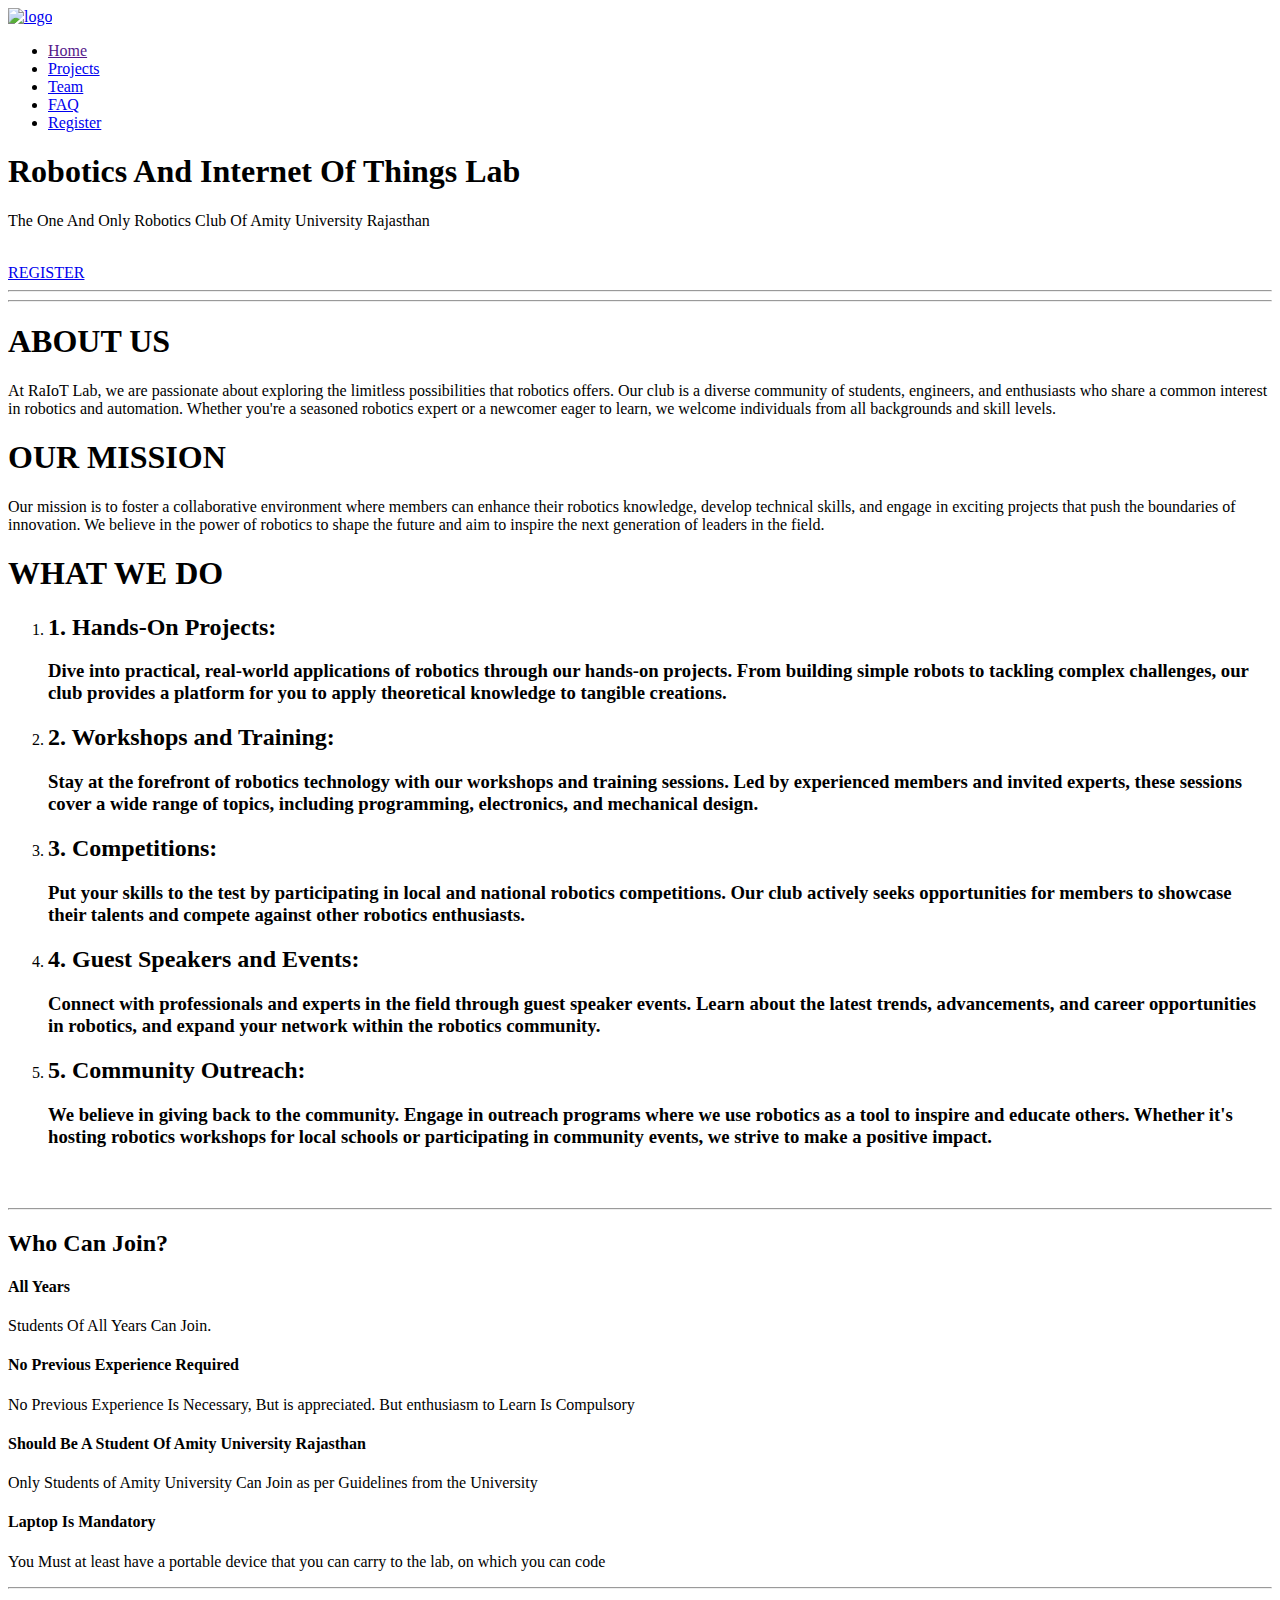
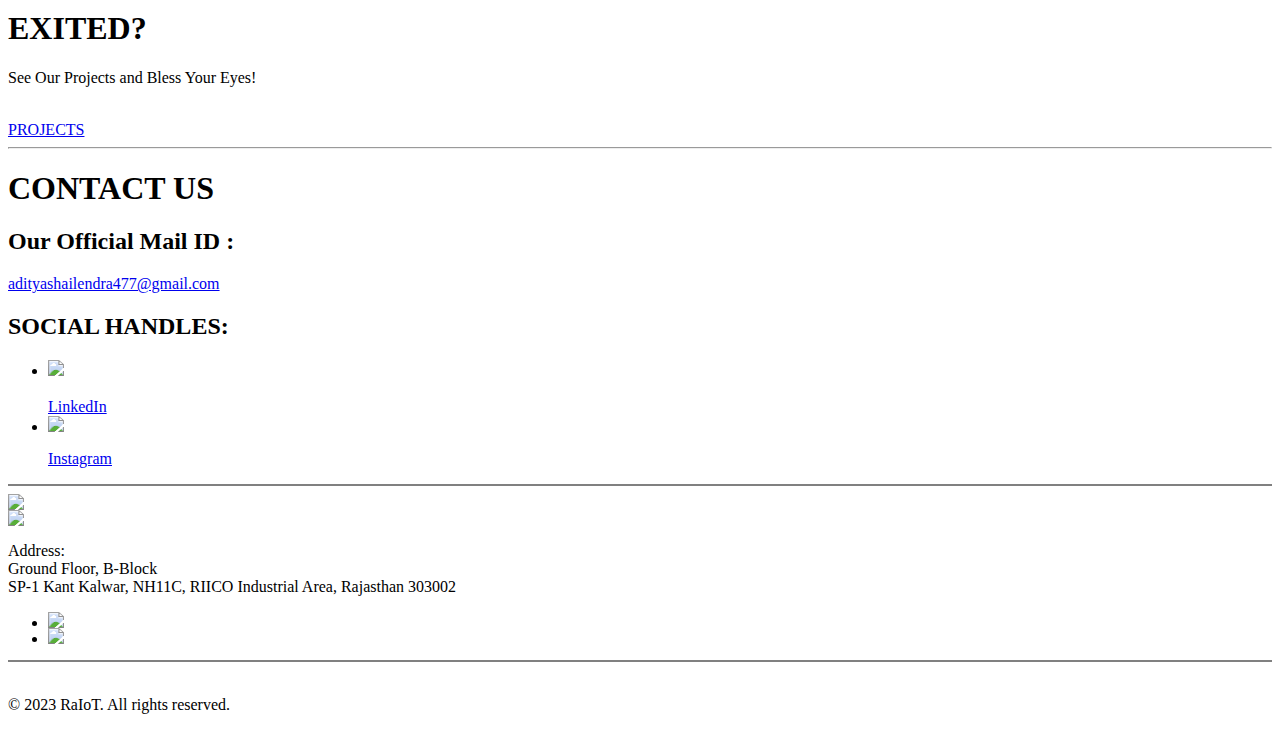
==== commit 841fd48e: "Add files via upload" ====
--- a/index.html
+++ b/index.html
@@ -3,7 +3,7 @@
 <head>
     <meta charset="utf-8">
     <meta name="viewport" content="width=device-width, initial-scale=1.0">
-    <link rel="stylesheet" href="asset/style.css">
+    <link rel="stylesheet" href="asset/mobile_style.css">
     <script src="script.js" defer></script>
     <title>RaIoT Labs</title>
 </head>
@@ -203,4 +203,4 @@
     </footer>
 </body>
 
-</html>
+</html>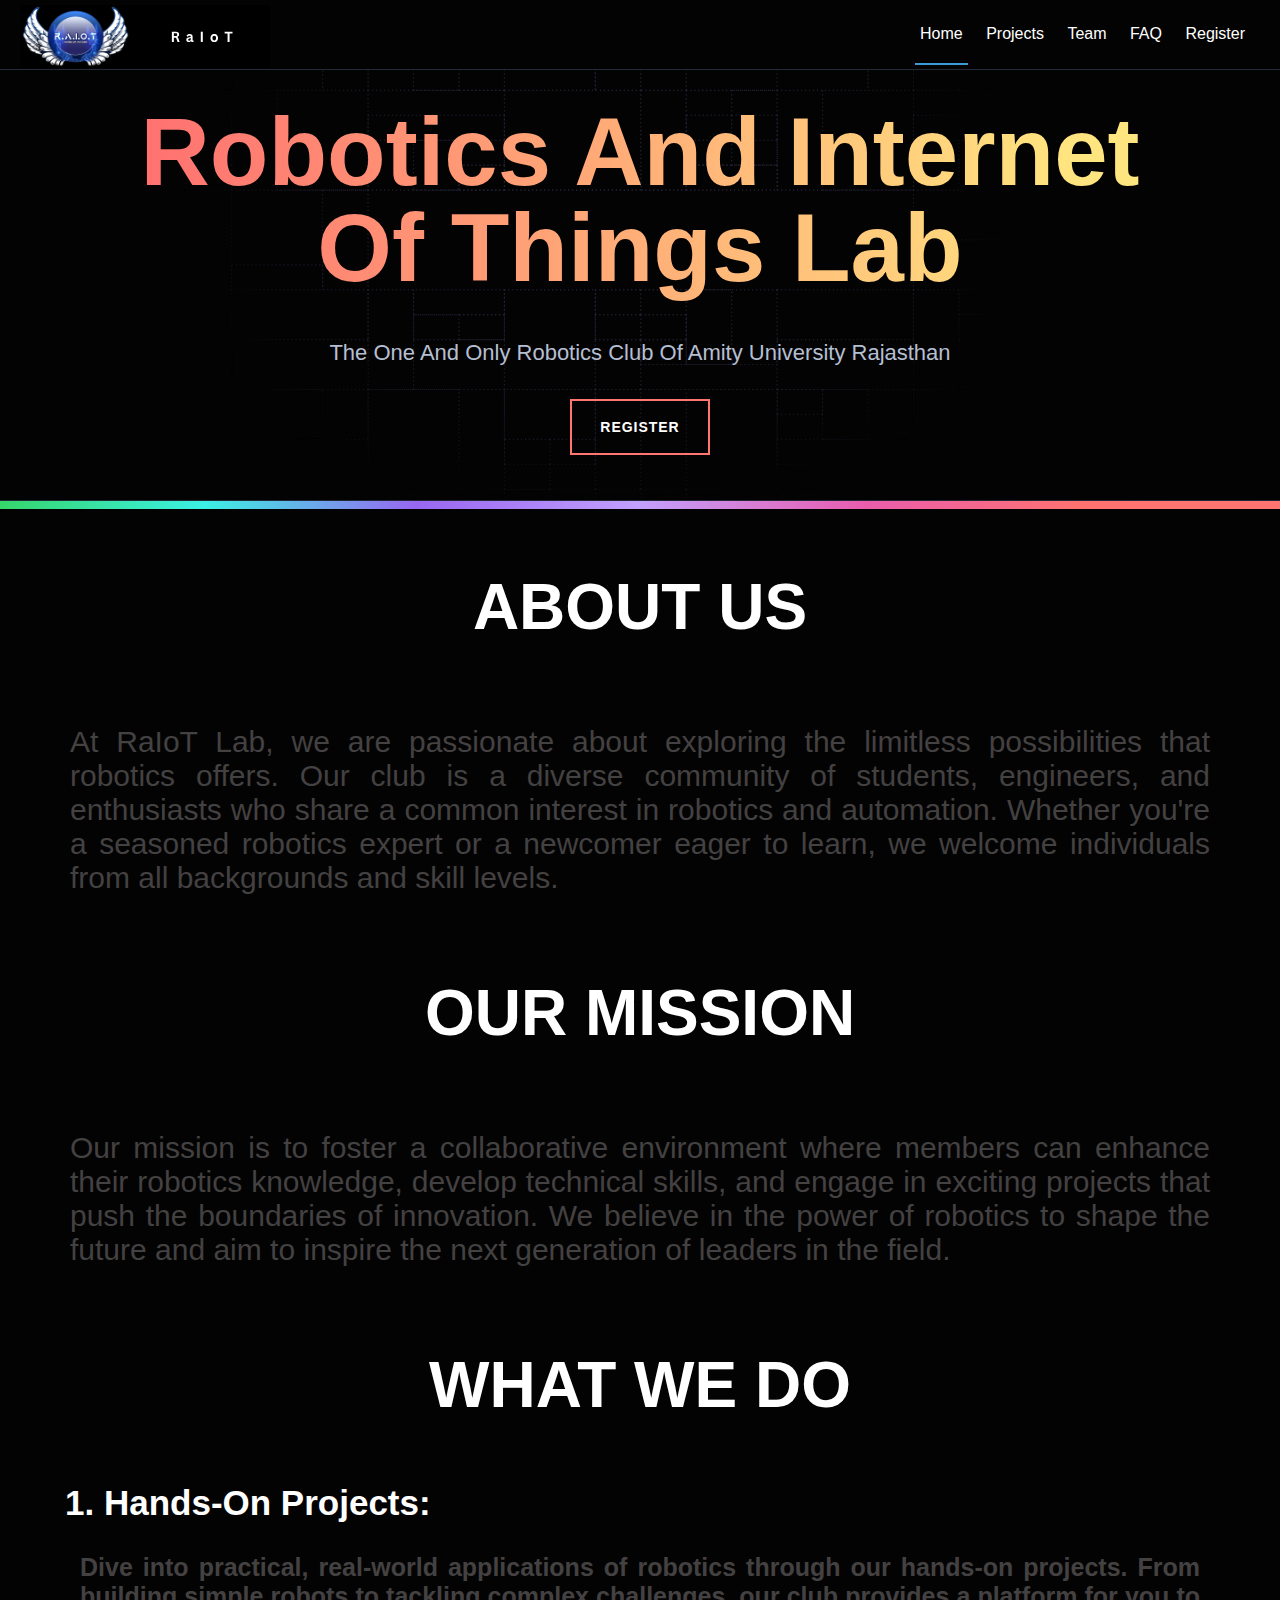
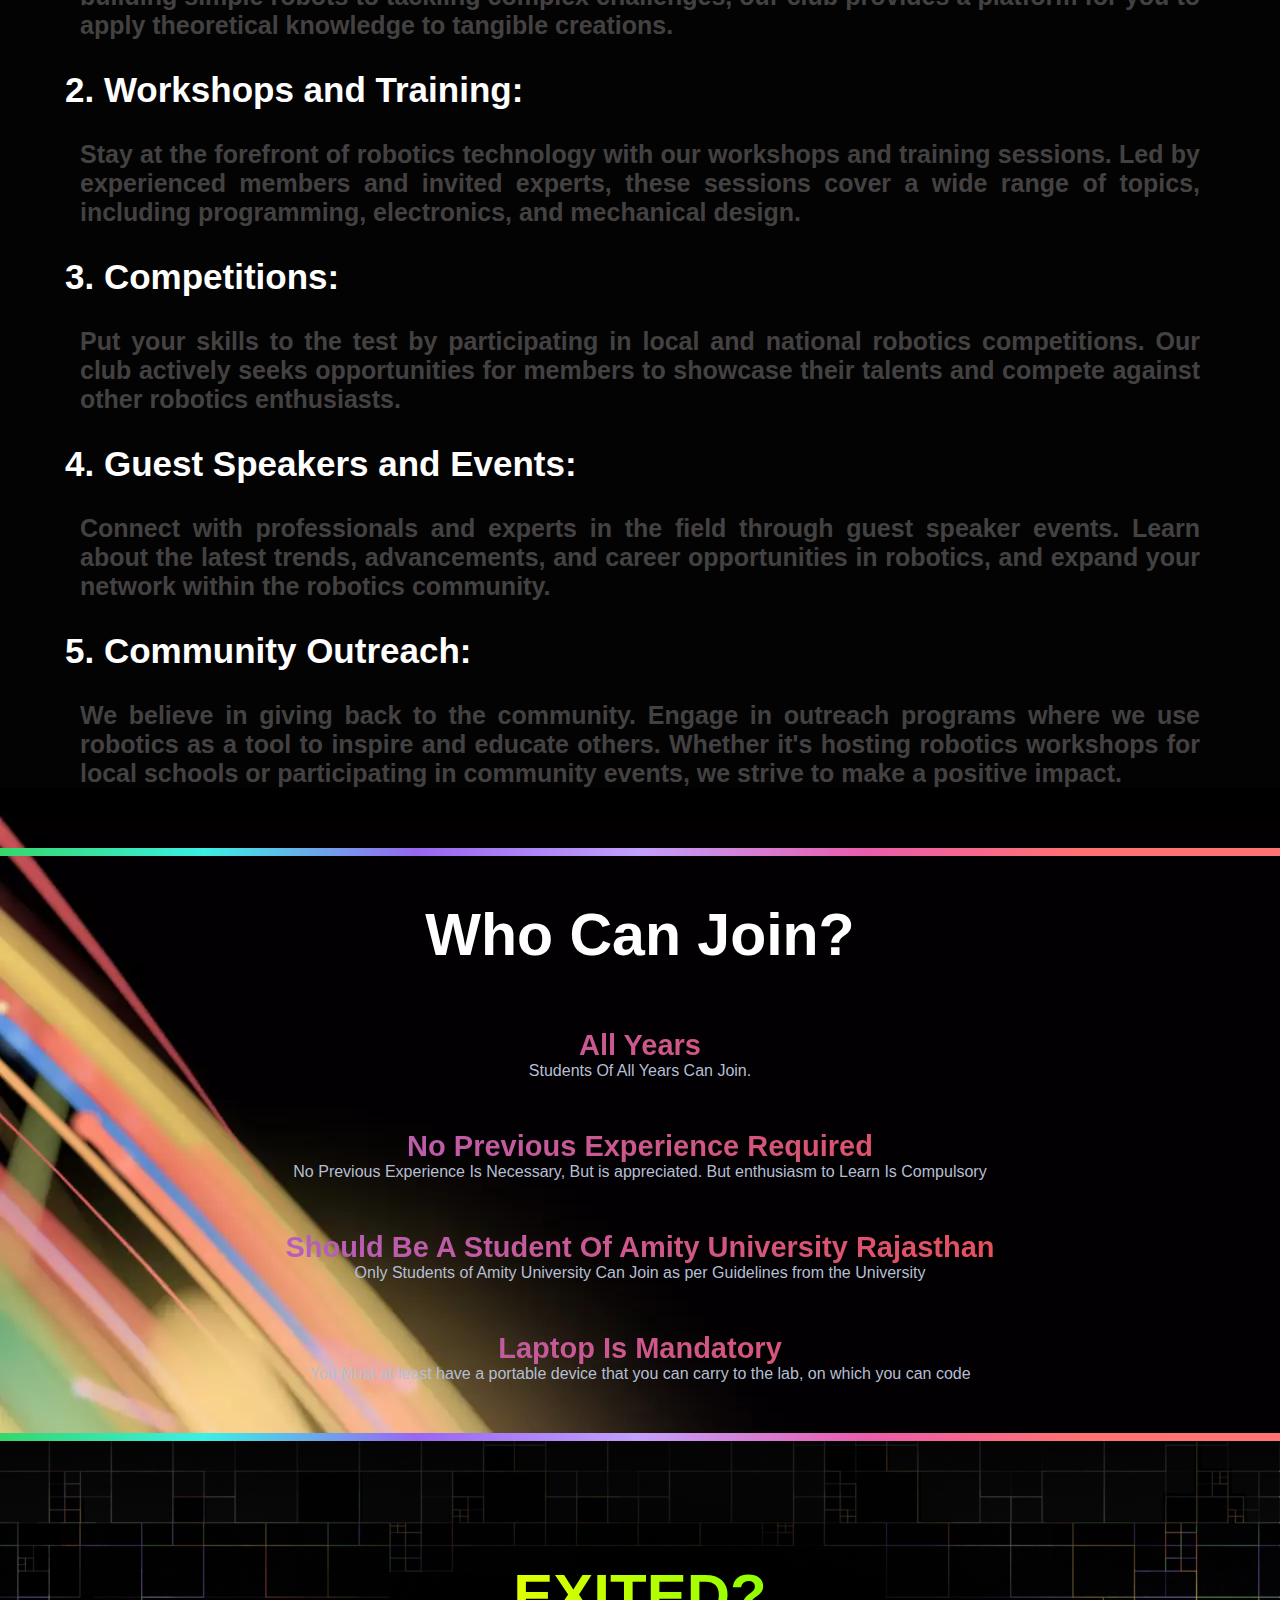
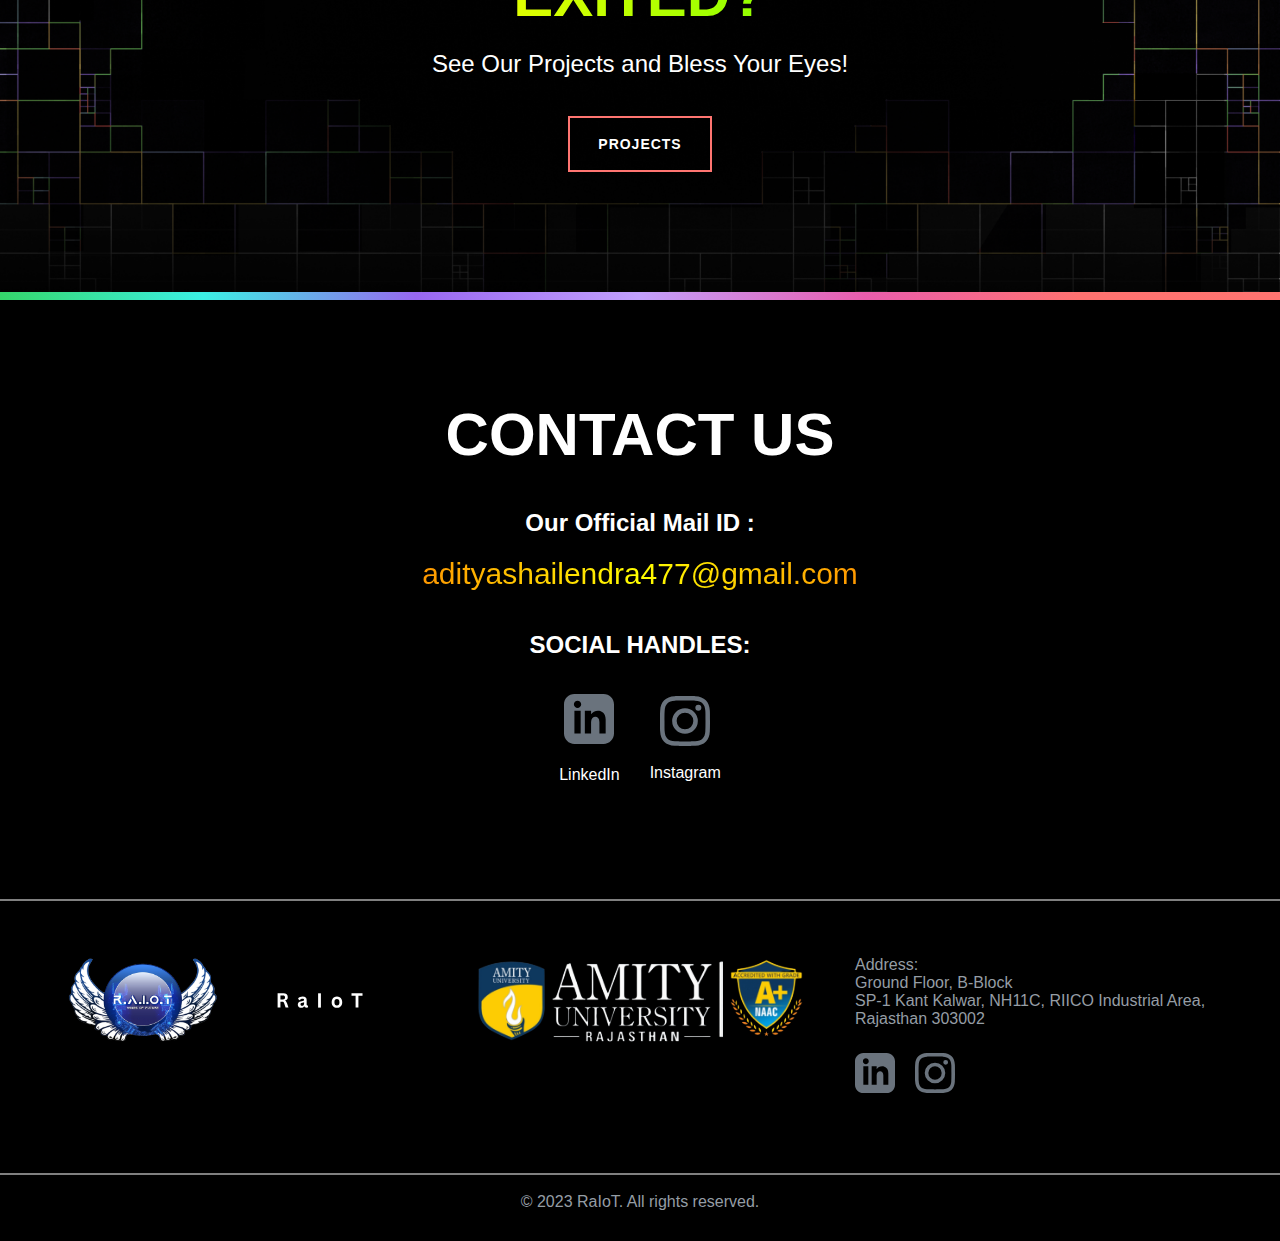
==== commit 5e17c95e: "Update index.html" ====
--- a/index.html
+++ b/index.html
@@ -3,7 +3,7 @@
 <head>
     <meta charset="utf-8">
     <meta name="viewport" content="width=device-width, initial-scale=1.0">
-    <link rel="stylesheet" href="asset/mobile_style.css">
+    <link rel="stylesheet" href="asset/style.css">
     <script src="script.js" defer></script>
     <title>RaIoT Labs</title>
 </head>
@@ -203,4 +203,4 @@
     </footer>
 </body>
 
-</html>+</html>
--- a/asset/style.css
+++ b/asset/style.css
@@ -0,0 +1,727 @@
+@import url("https://fonts.googleapis.com/css?family=Open+Sans");
+
+* {
+    padding: 0;
+    margin: 0;
+}
+*, *:before, *:after {
+    box-sizing: border-box;
+}
+body {
+    background: #000;
+    color: white;
+    font-family: "Open Sans";
+}
+img {
+    border: 0px;
+}
+li {
+    list-style: none;
+}
+a {
+    text-decoration: none;
+    cursor: pointer;
+    color: inherit;
+}
+a.underline {
+    padding-bottom: 4px;
+    color: white;
+    border-bottom: 2px solid white;
+}
+/*webkit is used for webkit browsers
+following code is used for gradient text*/
+.gradient-subtext {
+    background: -webkit-linear-gradient(270.97deg, #FFE580 -21.36%, #FF7571 -2.45%, #EA5DAD 26.84%, #C2A0FD 64.15%, #3BF0E4 108.29%, #B2F4B6 159.03%); /*Gradient Color*/
+    -webkit-background-clip: text; /*Makes the background only visible through text*/
+    -webkit-text-fill-color: transparent; /*Makes the text appear transparent*/
+}
+.gradient-text {
+    background: linear-gradient(267.91deg, #FFE57F 9.35%, #FF7170 96.48%);
+    -webkit-background-clip: text;
+    -webkit-text-fill-color: transparent;
+}
+.text-gradient-purple {
+    background: linear-gradient(87.54deg, #9867F0 -6.8%, #ED4E50 84.14%);
+    -webkit-background-clip: text;
+    -webkit-text-fill-color: transparent;
+}
+.button {
+    font-family: "alliance", mono, sans-serif;
+    position: relative;
+    z-index: 1;
+    display: inline-flex;
+    align-items: center;
+    justify-content: center;
+    text-transform: none;
+    font-weight: 600;
+    font-size: 14px;
+    padding: 4px 28px;
+    height: 56px;
+    border-radius: 0;
+    overflow: hidden;
+    background: transparent;
+    letter-spacing: 0.07em;
+    text-transform: uppercase;
+    font-feature-settings: 'salt' on, 'ss01' on, 'ss02' on;
+    color: #fff;
+    border: 2px solid #FF7571;
+    box-shadow: 0 0 0 0 rgb(0,0,255);
+    transition: all 150ms ease-in-out;
+
+}
+.button:hover {
+    background: linear-gradient(269.16deg, #FFE580 -15.83%, #FF7571 -4.97%, #FF7270 15.69%, #EA5DAD 32.43%, #C2A0FD 50.09%, #9867F0 67.47%, #3BF0E4 84.13%, #33CE43 105.13%, #B2F4B6 123.24%);
+    background-position: 58% 50%;
+    background-size: 500%;
+    color: black;
+    box-shadow: 0 0 10px 0 #FF7270 inset, 0 0 10px 4px #FF7270;
+}
+/*
+section.updates {
+    text-align: center;
+    display: inline-block;
+    width: 100%;
+    height: auto;
+    border-top: 1px solid rgba(66,82,109,0.5);
+    border-bottom: 1px solid rgba(66,82,109,0.5);
+    padding-top: 45px;
+    padding-bottom: 45px;
+    color: #B5BFD2;
+}
+section.updates p.signup-text {
+    font-size: 20px;
+}
+section.updates p.follow-text {
+    margin-top: 35px;
+}
+*/
+footer {
+    text-align: center;
+    display: inline-block;
+    width: 100%;
+    height: auto;
+    color: #959da5;
+}
+footer ul {
+    width: 100%;
+    float: left;
+    margin-top: 25px;
+    margin-bottom: 25px;
+}
+footer .logo {
+    width: 45px;
+    margin-bottom: 10px;
+}
+footer .copyright {
+    width: 100%;
+    display: inline-block;
+    margin-bottom: 30px;
+}
+ul.linear-list li {
+    display: inline-block;
+    padding: 10px;
+}
+header {
+    display: inline-block;
+    width: 100%;
+    height: 70px;
+    background: #040303;
+    border-bottom: 1px solid rgba(66,82,109,0.5);
+    padding-top: 5px;
+    padding-bottom: 5px;
+    z-index: 1000;
+    position: fixed;
+}
+/*
+.top {
+    --offset: 50px; 
+    position: sticky;
+    bottom: 20px;      
+    margin-right: 10px; 
+    place-self: end;
+    margin-top: calc(100vh + var(--offset));
+    text-decoration: none;
+    padding: 10px;
+    font-family: sans-serif;
+    color: #fff;
+    background: #000;
+    border-radius: 100px;
+    white-space: nowrap;
+  }
+  */
+header nav {
+    float: right;
+    margin-right: 30px;
+}
+header nav li {
+    display: inline-block;
+    margin-left: 9px;
+    padding-right: 5px;
+    padding-left: 5px;
+    padding-top: 20px;
+    padding-bottom: 20px;
+}
+header nav li.active {
+    border-bottom: 2px solid #3a9bd7;
+}
+/*
+section.blog {
+    width: 100%;
+    float: left;
+}
+section.blog .subtitle {
+    color: #FFE57F;
+}
+section.blog h1 {
+    font-size: 45px;
+    color: #FFE57F;
+    margin-bottom: 15px;
+}
+section.blog p {
+    text-align: justify;
+    line-height: 30px;
+    padding-top: 8px;
+    padding-bottom: 15px;
+}
+section.blog .author {
+    float: left;
+    margin-left: 20px;
+    margin-bottom: 35px;
+}
+section.blog .time {
+    color: #B5BFD2;
+}
+section.blog .author .details {
+    float: left;
+    margin-left: 15px;
+}
+section.blog .author h5 {
+    width: 100%;
+    margin-top: 5px;
+    font-size: 19px;
+    margin-bottom: 5px;
+}
+section.blog .author span {
+    width: 100%;
+}
+section.blog .author img {
+    float: left;
+    width: 70px;
+    border-radius: 50%;
+}
+*/
+header .logo {
+    width: 250px;
+    float: left;
+    margin-right: 15px;
+    margin-top: 8px;
+    margin-left: 25px;
+    animation: bounceIn 0.6s; /*Logo Animation*/
+    transform: rotate(0deg) scale(1) translateZ(0);
+    transition: all 0.4s cubic-bezier(.8,1.8,.75,.75);
+    cursor: pointer;
+}
+@keyframes bounceIn {
+    0% {
+      opacity: 1;
+      transform: scale(.3);
+    } 
+  
+    50% {
+      opacity: 1;
+      transform: scale(1.05);
+    } 
+  
+    70% {
+      opacity: 1;
+      transform: scale(.9);
+    }
+  
+    100% {
+      opacity: 1;
+      transform: scale(1);
+    }
+  }
+/*  
+header .time {
+    float: left;
+    line-height: 60px;
+    color: #B5BFD2;
+}
+header .countdown-time {
+    float: left;
+    line-height: 60px;
+    margin-left: 15px;
+}
+section.sponsors {
+    display: inline-block;
+    text-align: center;
+    width: 100%;
+    height: auto;
+    background-color: #040303;
+    /* border-top: 1px solid rgba(66,82,109,0.5); 
+}
+*/
+section.mission {
+    text-align: center;
+    display: inline-block;
+    width: 100%;
+    height: auto;
+    background-color: #040303;
+}
+
+section.mission p {
+    color: #434141;
+    font-size: 30px;
+    text-align: justify;
+    margin: 70px;
+    transition: color 1s ease;
+}
+
+section.mission h1 {
+    font-size: 64px;
+    line-height: 96px;
+    margin-top: 50px;
+    margin-bottom: 50px;
+}
+
+section.mission p:hover {
+    color: #b2eeea;
+    transform: scale(1.05);
+}
+
+section.join {
+    text-align: center;
+    display: inline-block;
+    width: 100%;
+    height: auto;
+    background-color: #040303;
+    background-image: url('shape-bl.webp');
+    background-position: bottom/left;
+    background-attachment: cover;
+    background-repeat: no-repeat;
+}
+section.join h2 {
+    font-size: 59px;
+    margin-bottom: 60px;
+    margin-top: 45px;
+}
+section.join h4 {
+    font-size: 29px;
+}
+section.join p {
+    color: #B5BFD2;
+    margin-bottom: 50px;
+}
+/*
+section.content-small {
+    height: auto !important;
+}
+section.content-small h1 {
+    margin-top: 0px !important;
+}
+*/
+section.content {
+    text-align: center;
+    display: inline-block;
+    width: 100%;
+    height: 500px;
+    background-color: #040303;
+    background-image: url('pattern-light.svg');
+    background-position: center;
+    background-attachment: cover;
+    background-repeat: no-repeat;
+}
+
+section.content h1 {
+    font-size: 96px;
+    line-height: 96px;
+    margin-top: 45px;
+    margin-bottom: 30px;
+    padding: 14px;
+}
+section.content p {
+    margin-bottom: 15px;
+    color: #B5BFD2;
+    font-size: 22px;
+}
+
+/*
+section.sponsors h4 {
+    font-size: 36px;
+    line-height: 96px;
+}
+*/
+
+.container {
+    width: 90%;
+    padding: 45px;
+    margin: auto;
+}
+/*
+ul.sponsor-list {
+    float: left;
+    width: 100%;
+    margin-top: 15px;
+    margin-bottom: 25px;
+}
+ul.sponsor-list li {
+    width: 25%;
+    float: left;
+    margin-bottom: 15px;
+    width: calc(25% - 16px);
+}
+ul.sponsor-list li img {
+    text-align: center;
+    vertical-align: middle;
+    /* max-width: 150px; */
+    /* max-height: 40px; */
+    /*
+    width: auto;
+    max-width: 70%;
+    max-height: 80px;
+}
+ul.sponsor-list li a {
+    display: flex;
+    align-items: center;
+    justify-content: center;
+    width: 100%;
+    height: 128px;
+    position: relative;
+    z-index: 1;
+    overflow: hidden;
+    transition: opacity .3s ease-in-out;
+}
+*/
+
+hr.gradient {
+    background: linear-gradient(269.16deg, #FFE580 -15.83%, #FF7571 -4.97%, #FF7270 15.69%, #EA5DAD 32.43%, #C2A0FD 50.09%, #9867F0 67.47%, #3BF0E4 84.13%, #33CE43 105.13%, #B2F4B6 123.24%);
+    height: 8px;
+}
+
+hr {
+    background: rgba(66,82,109,0.5);
+    height: 1px;
+    border: none;
+}
+
+section.excited {
+    text-align: center;
+    display: inline-block;
+    width: 100%;
+    height: auto;
+    z-index: 1;
+    background: url(cta-bg.png) center/100% auto no-repeat;
+    padding: 120px 0;
+}
+
+section.excited h1 {
+    font-size: 60px;
+    background: #00FF00;
+    background: linear-gradient(to left, #00FF00 5%, #e1ff00 60%);
+    -webkit-background-clip: text;
+    -webkit-text-fill-color: transparent;
+    margin-bottom: 20px;
+}
+
+section.excited p {
+    width: 100%;
+    font-size: 24px;
+    margin-bottom: 20px;
+}
+
+/*
+ul.blog-utilites {
+    float: right;
+}
+ul.blog-utilites li {
+    display: inline-block;
+    text-align: center;
+    margin-left: 7px;
+    margin-right: 7px;
+}
+a.go-back {
+
+}
+a.go-back svg {
+    float: left;
+}
+a.go-back span {
+    float: left;
+    line-height: 24px;
+    margin-left: 10px;
+}
+.clear {
+    clear: both;
+}
+*/
+
+section.faq {
+    text-align: center;
+    width: 100%;
+    height: auto;
+}
+
+section.faq h1 {
+    font-size: 43px;
+    margin-bottom: 39px;
+}
+
+ul.faq-question svg {
+    float: right;
+    cursor: pointer;
+    margin-top: -35px;
+    fill: white;
+    transition: transform .6s ease;
+}
+
+ul.faq-question h2.faq-title {
+    text-align: left;
+    font-size: 30px;
+    margin-bottom: 15px;
+}
+ul.faq-question .faq-content {
+    text-align: left;
+    margin-left: 0px;
+    font-weight: 500;
+    margin-bottom: 26px;
+    color: #959da5;
+}
+/*
+ul.speaker-list {
+    width: 100%;
+    float: left;
+    margin-bottom: 19px;
+}
+ul.speaker-list li {
+    width: 100%;
+    height: auto;
+    /* float: left; */
+    /*
+    display: inline-block;
+    padding-top: 30px;
+    padding-bottom: 35px;
+    border-bottom: 1px solid rgba(66,82,109,0.5);
+}
+ul.speaker-list li img {
+    width: 110px;
+    border-radius: 50%;
+    /* border: 3px solid #FFE57F; */
+    /*
+    border: 3px solid #FF7170;
+}
+ul.speaker-list li h3 {
+    text-align: center;
+    width: 100%;
+    padding-left: 15%;
+    padding-right: 15%;
+    font-size: 25px;
+    color: white;
+    margin-bottom: 4px;
+}
+ul.speaker-list li h4 {
+    font-size: 23px;
+    color: white;
+}
+ul.speaker-list li h5 {
+    font-size: 20px;
+    color: #B5BFD2;
+}
+*/
+/*
+section.profile {
+    float: left;
+    width: 100%;
+    height: auto;
+    margin-bottom: 45px;
+}
+section.profile .avatar {
+    float: left;
+    width: 250px;
+    border-radius: 10px;
+}
+section.profile .details {
+    width: calc(100% - 275px);
+    margin-left: 25px;
+    float: left;
+}
+section.profile h1 {
+    font-size: 54px;
+    margin-bottom: 8px;
+}
+section.profile h2 {
+    color: #B5BFD2;
+    margin-bottom: 25px;
+}
+section.profile .social {
+    margin-top: 25px;
+}
+section.profile .social svg {
+    height: 24px;
+    fill: currentColor;
+    margin-right: 25px;
+}
+*/
+
+
+
+/*We Started Working From Here*/
+
+
+
+header img.logo {
+    margin: auto;
+    margin-left: 20px;
+}
+section.what_we_do_list {
+    margin-left: 25px;
+    margin-right: 25px;
+}
+section.what_we_do_list h2 {
+    margin: auto;
+    margin-top: 30px ;
+    margin-bottom: 30px;
+    margin-left: 40px;
+    text-align: left;
+    font-size: 35px;
+}
+section.what_we_do_list h3 {
+    padding: auto;
+    margin-left: 55px;
+    text-align: justify;
+    font-size: 25px;
+    color: #434141;
+    margin-right: 55px;
+    transition: color 1s ease;
+}
+section.what_we_do_list h3:hover {
+    color: #b2eeea;
+    transform: scale(1.05);
+}
+html,
+body {
+	scroll-behavior: smooth;
+}
+
+section.contact {
+    margin: 100px;
+    position: relative;
+    text-align: center;
+    padding: auto;
+}
+section.contact h1 {
+    font-size: 60px;
+}
+section.contact h2 {
+    margin: 40px;
+    margin-bottom: 20px;
+}
+section.contact p {
+    font-size: 30px;
+    background: #FF0000;
+background: linear-gradient(to left, #FF0000 0%, #ffff00 50%, #FF0000 100%);
+-webkit-background-clip: text;
+-webkit-text-fill-color: transparent;
+transition: transform 0.3s ease;
+}
+section.contact p:hover {
+    transform: scale(1.08);
+}
+section.contact img {
+    width: 50px;
+    transition: 0.6s ease;
+}
+section.contact a :hover {
+    transform: scale(1.1);
+}
+section.contact ul {
+    justify-content: center;
+    align-items: center;
+    list-style: none;
+    display: flex;
+}
+section.contact li {
+    margin: 15px;
+}
+.flex-container {
+    display: flex;
+    margin: 40px;
+  }
+.column {
+    flex: 1;
+    box-sizing: border-box;
+    padding: 15px;
+  }
+section.col1 img {
+    width: 350px;
+    transition: transform 0.3s ease;
+}
+section.col2 img {
+    width: 350px;
+    transition: transform 0.3s ease;
+}
+section.col1 :hover img {
+    transform: scale(1.05);
+}
+section.col2 :hover img {
+    transform: scale(1.05);
+}
+section.col3 p {
+    text-align: left;
+}
+
+body {
+    background-color: black;
+    font-family: 'Poppins', sans-serif;
+}
+
+.card {
+    margin-bottom: 0px;
+    background: rgb(0,206,255);
+    background: linear-gradient(45deg, rgba(0,206,255,1) 0%, rgba(0,181,255,1) 5%, black 66%, rgba(0,164,255,1) 95%, rgba(0,206,255,1) 100%);
+    transition: transform .2s;
+    border-style: solid;
+    border-width: 1px;
+    border-color: black;
+    text-align: center;
+}
+
+.card:hover {
+    transform: scale(1.07);
+}
+
+.header {
+height: auto;
+}
+
+.header hr {
+    border-style: solid;
+    border-width: 2px;
+    border-color: aqua;
+    margin: 50px;
+}
+
+.card img {
+    border-style: solid;
+    border-color: gold;
+    border-width: 2px;
+    object-fit: cover;
+    object-position: top;
+}
+
+section.footer-logos img {
+    width: 40px;
+    transition: transform 0.3s ease;
+}
+section.logo-1 :hover img  {
+    transform: scale(1.2);
+}
+section.logo-2 :hover img  {
+    transform: scale(1.2);
+}
+section.footer-logos ul {
+    display: flex;
+}
+section.footer-logos li {
+    margin-right: 20px;
+} 
